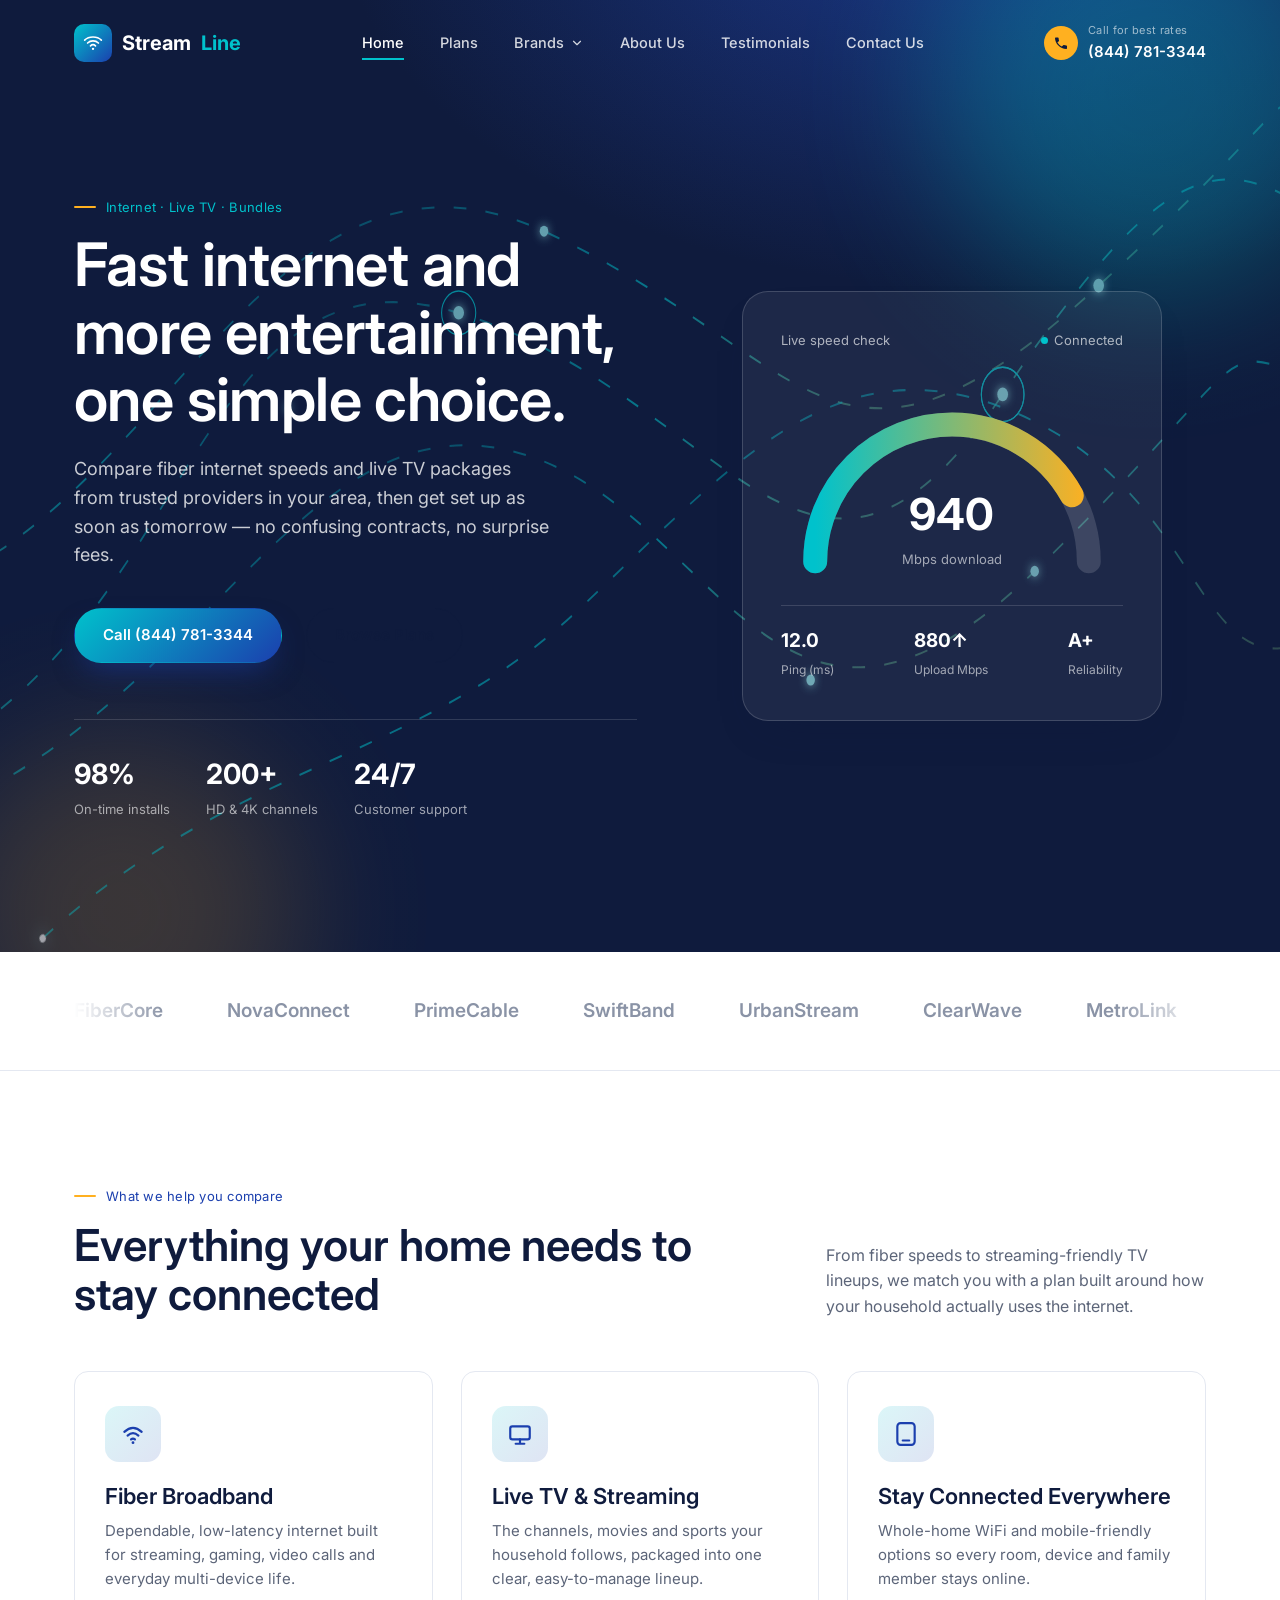
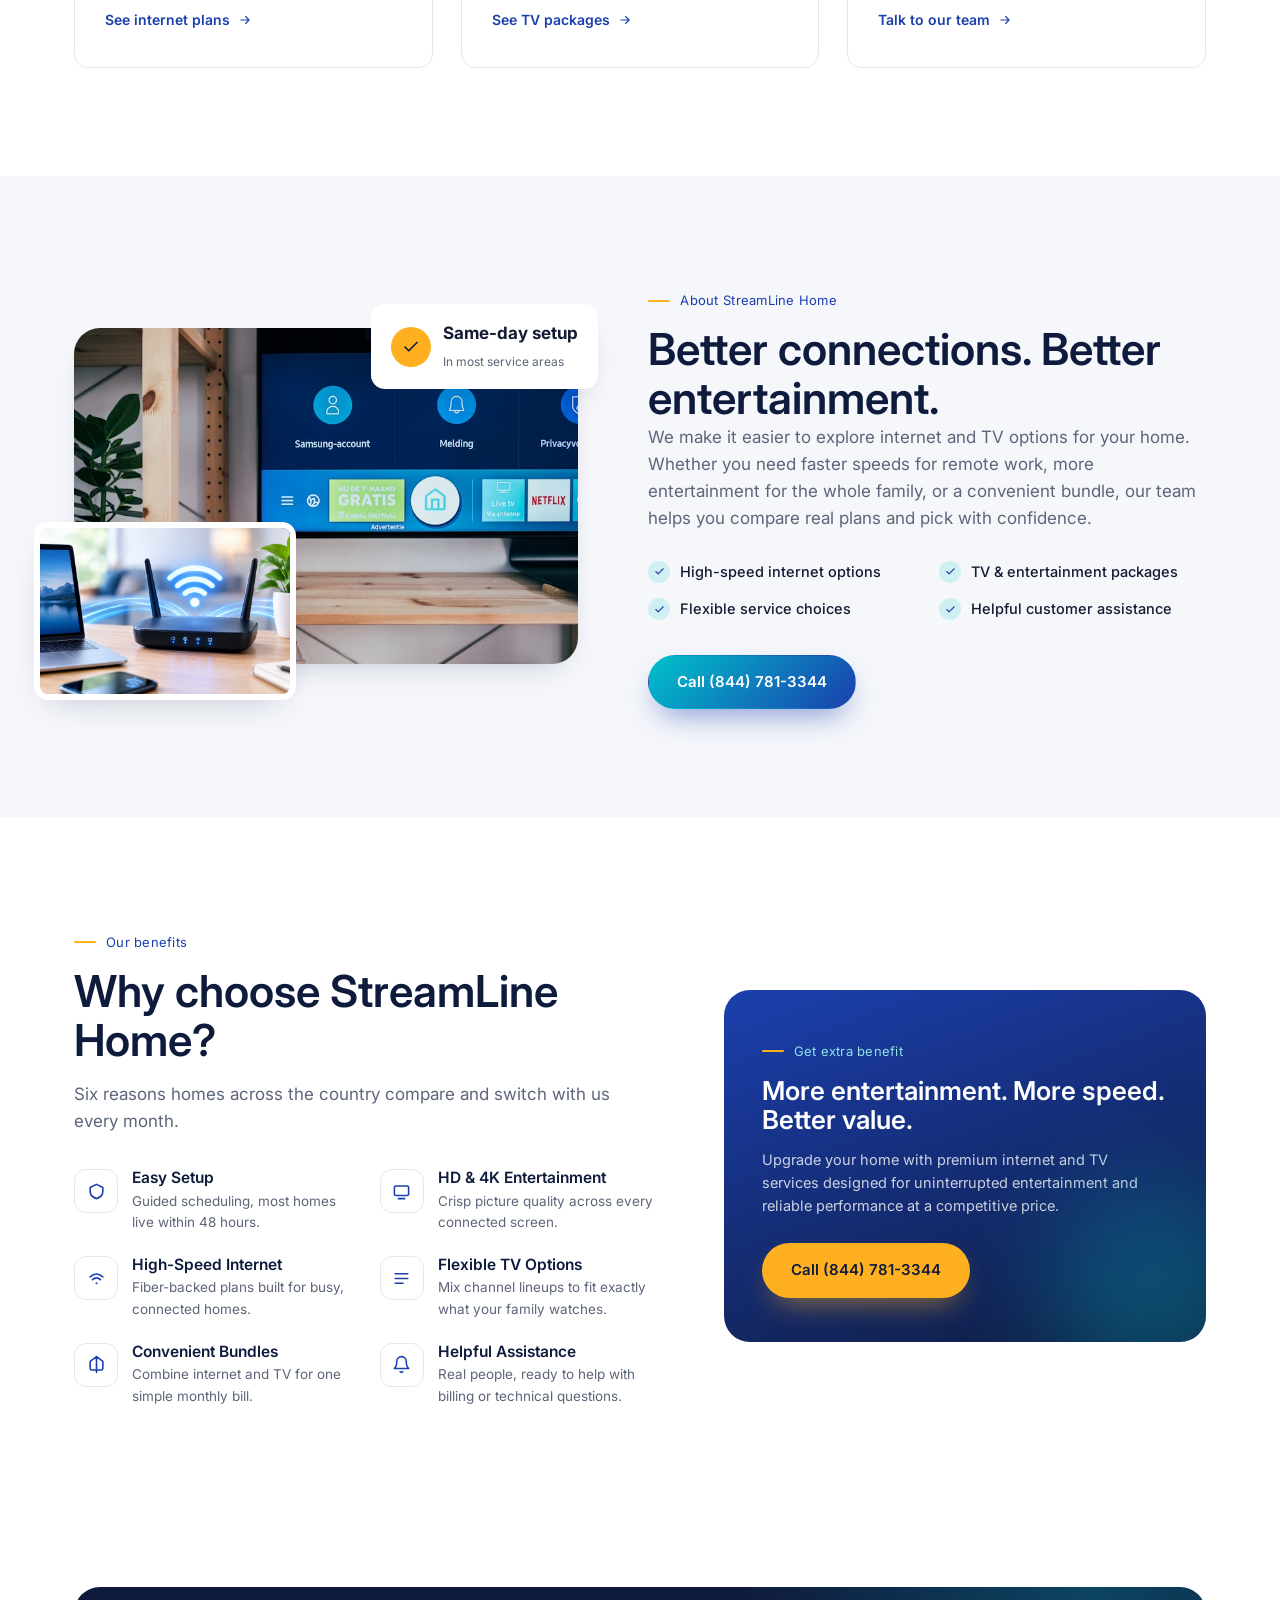
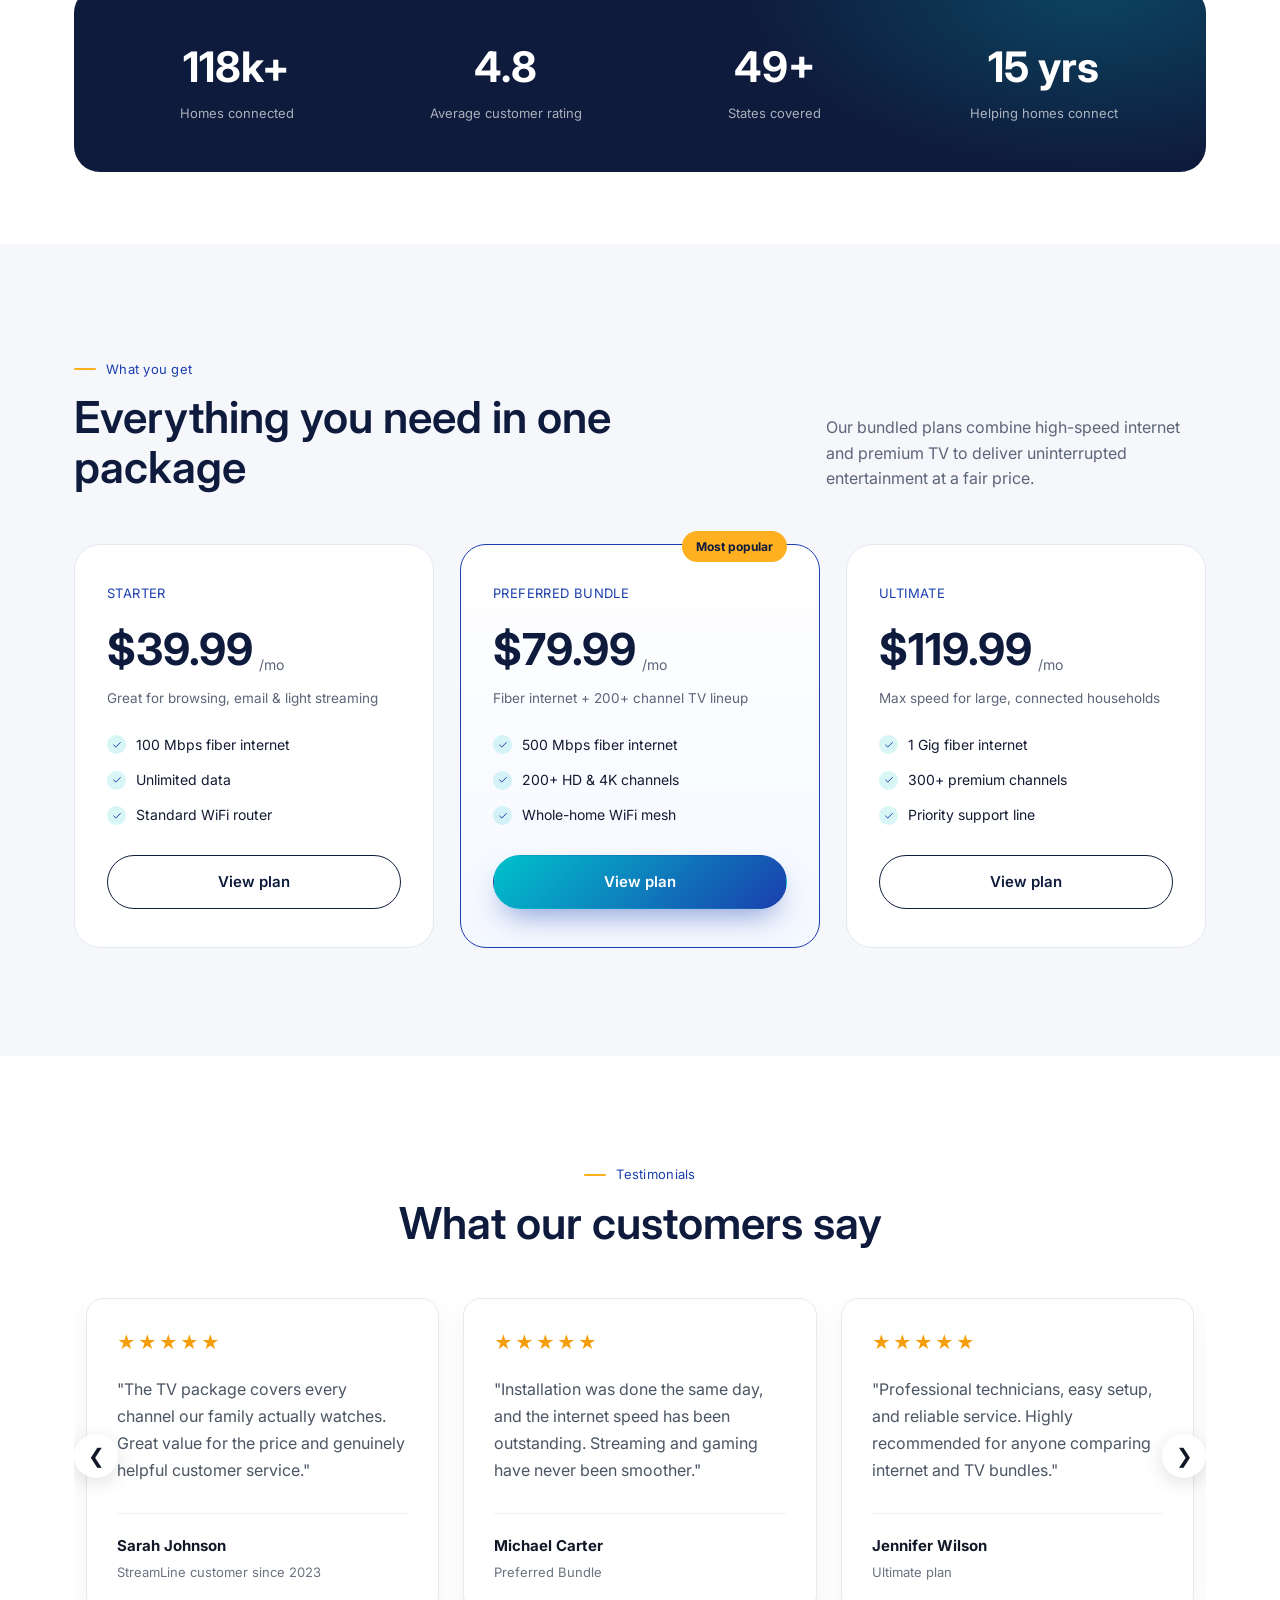
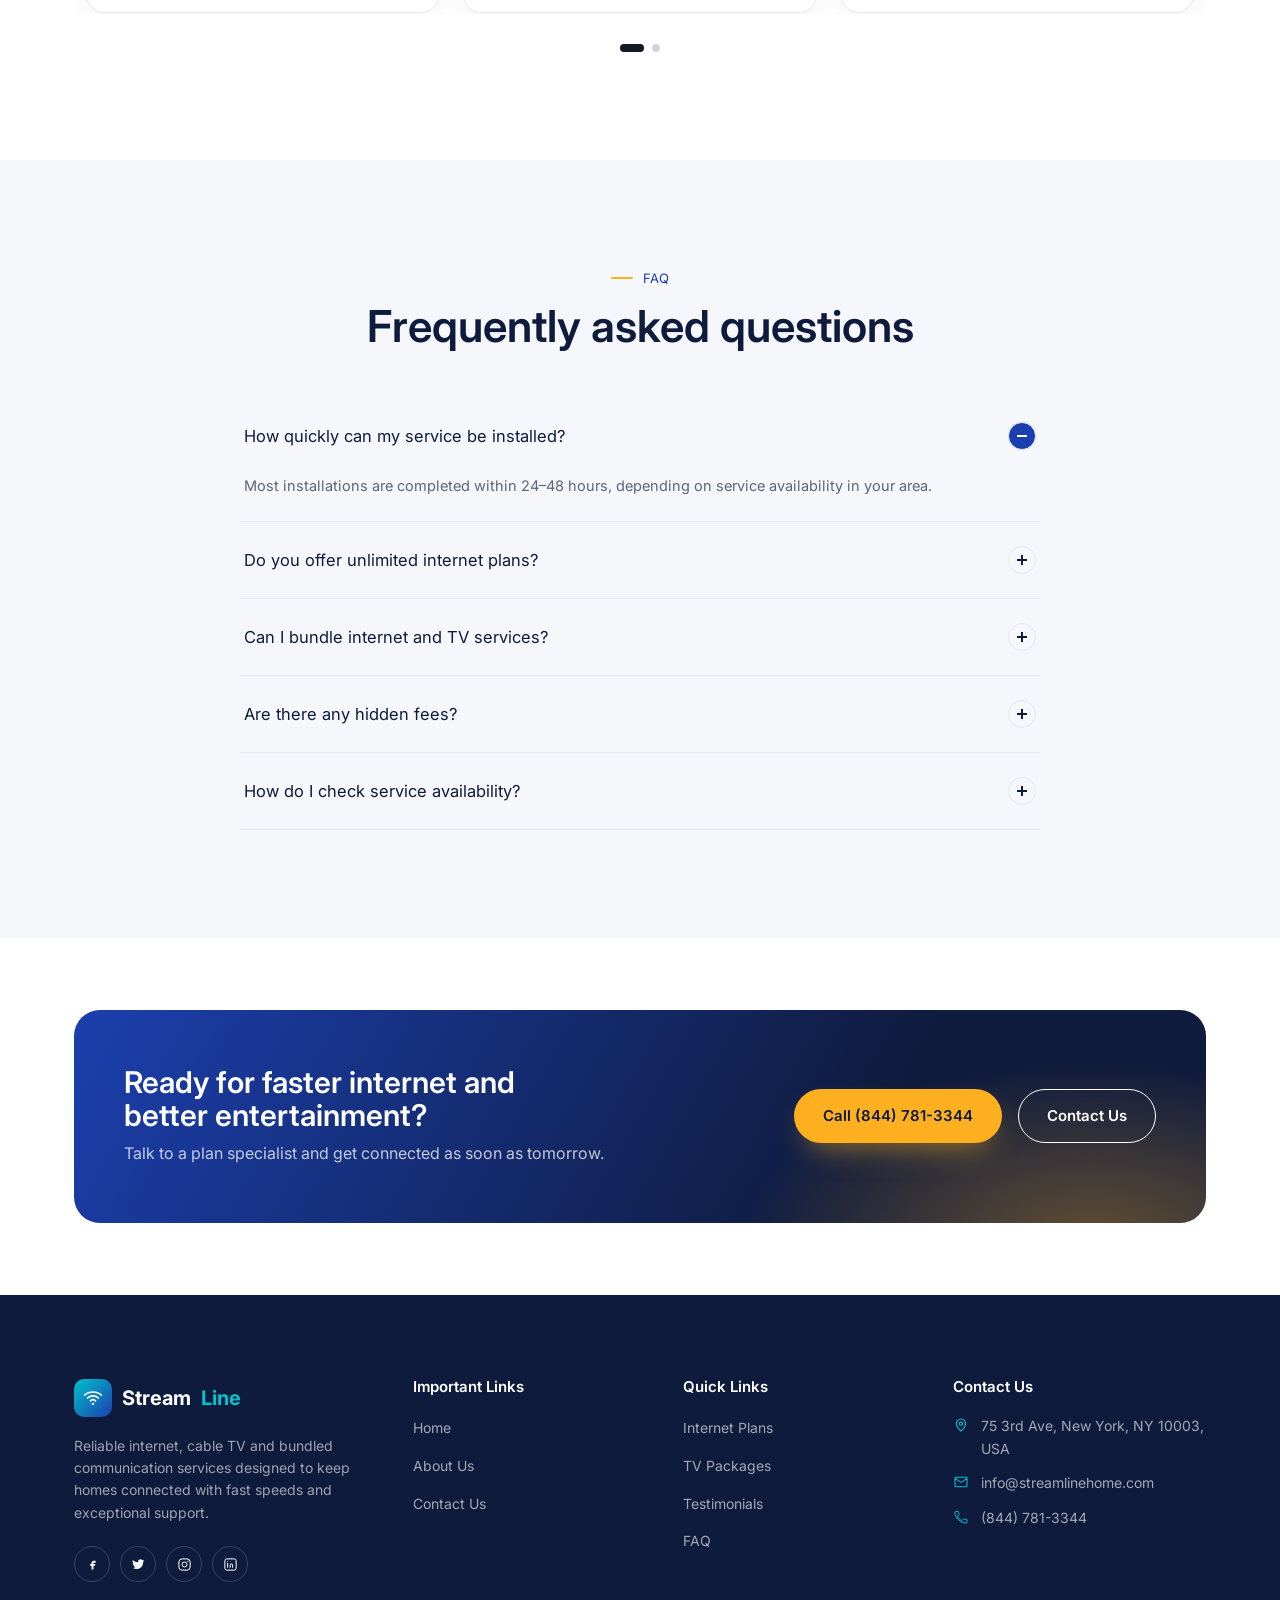
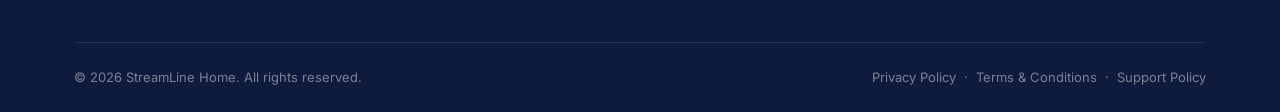
==== index.html @ 6ee94d77 "Commits" ====
<!doctype html>
<html lang="en">

<head>
  <meta charset="UTF-8">
  <meta name="viewport" content="width=device-width, initial-scale=1.0">
  <title>StreamLine Home | Compare Internet &amp; TV Plans</title>
  <meta name="description"
    content="Compare fiber internet, live TV and bundle plans in your area. Same-day setup, transparent pricing, real support.">
  <link rel="preconnect" href="https://fonts.googleapis.com">
  <link rel="stylesheet" href="assets/css/bootstrap.min.css">
  <link
    href="https://fonts.googleapis.com/css2?family=Space+Grotesk:wght@500;600;700&family=Inter:wght@400;500;600;700&display=swap"
    rel="stylesheet">
  <link rel="stylesheet" href="assets/css/style.css">
</head>

<body>

  <!-- ============ HEADER ============ -->
  <header class="site-header">
    <div class="container">
      <a href="index.html" class="logo">
        <span class="logo-mark">
          <svg viewBox="0 0 24 24" fill="none" xmlns="http://www.w3.org/2000/svg">
            <path d="M2 8.5C7 3.5 17 3.5 22 8.5" stroke="#fff" stroke-width="2" stroke-linecap="round" />
            <path d="M5.5 12C9 8.7 15 8.7 18.5 12" stroke="#fff" stroke-width="2" stroke-linecap="round" />
            <path d="M9 15.5C10.8 13.8 13.2 13.8 15 15.5" stroke="#fff" stroke-width="2" stroke-linecap="round" />
            <circle cx="12" cy="19" r="1.4" fill="#fff" />
          </svg>
        </span>
        Stream<span>Line</span>
      </a>

      <nav class="main-nav" id="mainNav">
        <a href="index.html" data-page="index.html">Home</a>
        <a href="plans.html" data-page="plans.html">Plans</a>

        <div class="nav-dropdown">
          <button class="nav-dropdown-toggle" type="button" aria-expanded="false">
            Brands
            <svg viewBox="0 0 24 24" fill="none" aria-hidden="true">
              <path d="M6 9l6 6 6-6" stroke="currentColor" stroke-width="2" stroke-linecap="round"
                stroke-linejoin="round" />
            </svg>
          </button>
          <div class="nav-dropdown-menu">
            <a href="brands/xfinity.html">Xfinity</a>
            <a href="brands.html#novaconnect">NovaConnect</a>
            <a href="brands.html#primecable">PrimeCable</a>
            <a href="brands.html#swiftband">SwiftBand</a>
            <a href="brands.html#urbanstream">UrbanStream</a>
            <a href="brands.html#clearwave">ClearWave</a>
            <a href="brands.html#metrolink">MetroLink</a>
          </div>
        </div>

        <a href="about.html" data-page="about.html">About Us</a>
        <a href="index.html#testimonials">Testimonials</a>
        <a href="contact.html" data-page="contact.html">Contact Us</a>
      </nav>

      <div class="header-actions">
        <a href="tel:+18447813344" class="phone-pill">
          <span class="ring-dot"><svg viewBox="0 0 24 24" fill="none">
              <path
                d="M6.6 10.8c1.4 2.8 3.8 5.1 6.6 6.6l2.2-2.2c.3-.3.7-.4 1-.2 1.1.4 2.3.6 3.6.6.6 0 1 .4 1 1V20c0 .6-.4 1-1 1C11 21 3 13 3 4.6c0-.6.4-1 1-1h3.4c.6 0 1 .4 1 1 0 1.2.2 2.4.6 3.6.1.4 0 .8-.2 1L6.6 10.8z"
                fill="#0F1B3D" />
            </svg></span>
          <span><small>Call for best rates</small>(844) 781-3344</span>
        </a>
        <button class="nav-toggle" id="navToggle"
          aria-label="Toggle menu"><span></span><span></span><span></span></button>
      </div>
    </div>
  </header>
  <div class="nav-overlay" id="navOverlay"></div>

  <!-- ============ HERO ============ -->
  <section class="hero">
    <div class="hero-network" aria-hidden="true">
      <svg class="hero-network-svg" viewBox="0 0 1200 700" preserveAspectRatio="none">
        <defs>
          <linearGradient id="fiberLine" x1="0%" y1="0%" x2="100%" y2="100%">
            <stop offset="0%" stop-color="#00C2CC" stop-opacity="0"/>
            <stop offset="45%" stop-color="#00C2CC" stop-opacity=".8"/>
            <stop offset="100%" stop-color="#FFB020" stop-opacity=".15"/>
          </linearGradient>
          <filter id="fiberGlow">
            <feGaussianBlur stdDeviation="4" result="blur"/>
            <feMerge>
              <feMergeNode in="blur"/>
              <feMergeNode in="SourceGraphic"/>
            </feMerge>
          </filter>
        </defs>

        <g class="fiber-paths" fill="none" stroke="url(#fiberLine)" stroke-width="1.5">
          <path d="M-80 560 C180 470 180 170 430 230 S760 500 940 290 S1160 120 1280 180"/>
          <path d="M-100 610 C180 540 270 300 470 330 S720 610 970 420 S1110 250 1300 300"/>
          <path d="M-60 430 C160 360 260 80 510 170 S780 390 1030 210 S1160 70 1270 110"/>
          <path d="M40 690 C220 560 390 560 540 450 S790 240 970 310 S1120 540 1270 450"/>
        </g>

        <g class="network-nodes" fill="#8fe3e8" filter="url(#fiberGlow)">
          <circle cx="180" cy="470" r="4"/>
          <circle cx="430" cy="230" r="5"/>
          <circle cx="760" cy="500" r="4"/>
          <circle cx="940" cy="290" r="5"/>
          <circle cx="270" cy="300" r="3"/>
          <circle cx="970" cy="420" r="4"/>
          <circle cx="510" cy="170" r="4"/>
          <circle cx="1030" cy="210" r="5"/>
        </g>

        <g class="signal-rings" fill="none" stroke="#00C2CC">
          <circle cx="940" cy="290" r="20"/>
          <circle cx="940" cy="290" r="20"/>
          <circle cx="430" cy="230" r="16"/>
        </g>

        <g class="data-packets" fill="#fff">
          <circle class="packet packet-a" r="4"/>
          <circle class="packet packet-b" r="3"/>
          <circle class="packet packet-c" r="4"/>
          <circle class="packet packet-d" r="3"/>
        </g>
      </svg>
    </div>
    <div class="blob blob-1"></div>
    <div class="blob blob-2"></div>
    <div class="container hero-grid">
      <div class="hero-copy">
        <div class="eyebrow">Internet · Live TV · Bundles</div>
        <h1>Fast internet and more entertainment, one simple choice.</h1>
        <p class="lede">Compare fiber internet speeds and live TV packages from trusted providers in your area, then get
          set up as soon as tomorrow &mdash; no confusing contracts, no surprise fees.</p>
        <div class="hero-actions">
          <a href="tel:+18447813344" class="btn btn-primary">Call (844) 781-3344</a>
          <a href="plans.html" class="btn btn-ghost">Browse Plans</a>
        </div>
        <div class="hero-stats">
          <div class="stat"><b data-count="98" data-suffix="%">0</b><span>On-time installs</span></div>
          <div class="stat"><b data-count="200" data-suffix="+">0</b><span>HD &amp; 4K channels</span></div>
          <div class="stat"><b data-count="24" data-suffix="/7">0</b><span>Customer support</span></div>
        </div>
      </div>

      <div class="hero-visual">
        <div class="dial-card">
          <div class="dial-head">
            <span>Live speed check</span>
            <span class="live-dot"><i></i>Connected</span>
          </div>
          <div class="gauge">
            <svg viewBox="0 0 200 120">
              <defs>
                <linearGradient id="gaugeGrad" x1="0" y1="0" x2="1" y2="0">
                  <stop offset="0%" stop-color="#00C2CC" />
                  <stop offset="100%" stop-color="#FFB020" />
                </linearGradient>
              </defs>
              <path class="gauge-track" d="M20,110 A80,80 0 0 1 180,110" />
              <path class="gauge-fill" d="M20,110 A80,80 0 0 1 180,110" pathLength="251" />
            </svg>
            <div class="gauge-readout"><b>940</b><span>Mbps download</span></div>
          </div>
          <div class="dial-foot">
            <div><b data-count="12" data-decimals="1">0</b><span>Ping (ms)</span></div>
            <div><b data-count="880" data-suffix="↑">0</b><span>Upload Mbps</span></div>
            <div><b>A+</b><span>Reliability</span></div>
          </div>
        </div>
      </div>
    </div>
  </section>

  <!-- ============ TRUST STRIP ============ -->
  <section class="trust-strip">
    <div class="container">
      <div class="marquee-wrap">
        <div class="marquee-track">
          <span>FiberCore</span><span>NovaConnect</span><span>PrimeCable</span><span>SwiftBand</span><span>UrbanStream</span><span>ClearWave</span><span>MetroLink</span>
          <span>FiberCore</span><span>NovaConnect</span><span>PrimeCable</span><span>SwiftBand</span><span>UrbanStream</span><span>ClearWave</span><span>MetroLink</span>
        </div>
      </div>
    </div>
  </section>

  <!-- ============ SERVICES ============ -->
  <section class="section">
    <div class="container">
      <div class="head-row reveal">
        <div>
          <div class="eyebrow">What we help you compare</div>
          <h2>Everything your home needs to stay connected</h2>
        </div>
        <p>From fiber speeds to streaming-friendly TV lineups, we match you with a plan built around how your household
          actually uses the internet.</p>
      </div>

      <div class="service-grid">
        <div class="service-card reveal">
          <div class="service-icon"><svg viewBox="0 0 24 24" fill="none">
              <path d="M4 10c5.5-5 10.5-5 16 0M7 13.5c3.3-3 6.7-3 10 0M10.2 17c1.2-1.1 2.4-1.1 3.6 0"
                stroke="currentColor" stroke-width="2" stroke-linecap="round" />
              <circle cx="12" cy="20" r="1.3" fill="currentColor" />
            </svg></div>
          <h3>Fiber Broadband</h3>
          <p>Dependable, low-latency internet built for streaming, gaming, video calls and everyday multi-device life.
          </p>
          <a href="plans.html" class="card-link">See internet plans <svg viewBox="0 0 24 24" fill="none">
              <path d="M5 12h14M13 6l6 6-6 6" stroke="currentColor" stroke-width="2" stroke-linecap="round"
                stroke-linejoin="round" />
            </svg></a>
        </div>
        <div class="service-card reveal">
          <div class="service-icon"><svg viewBox="0 0 24 24" fill="none">
              <rect x="3" y="5" width="18" height="12" rx="2" stroke="currentColor" stroke-width="2" />
              <path d="M8 21h8M12 17v4" stroke="currentColor" stroke-width="2" stroke-linecap="round" />
            </svg></div>
          <h3>Live TV &amp; Streaming</h3>
          <p>The channels, movies and sports your household follows, packaged into one clear, easy-to-manage lineup.</p>
          <a href="plans.html" class="card-link">See TV packages <svg viewBox="0 0 24 24" fill="none">
              <path d="M5 12h14M13 6l6 6-6 6" stroke="currentColor" stroke-width="2" stroke-linecap="round"
                stroke-linejoin="round" />
            </svg></a>
        </div>
        <div class="service-card reveal">
          <div class="service-icon"><svg viewBox="0 0 24 24" fill="none">
              <rect x="4" y="2" width="16" height="20" rx="3" stroke="currentColor" stroke-width="2" />
              <path d="M9 18h6" stroke="currentColor" stroke-width="2" stroke-linecap="round" />
            </svg></div>
          <h3>Stay Connected Everywhere</h3>
          <p>Whole-home WiFi and mobile-friendly options so every room, device and family member stays online.</p>
          <a href="contact.html" class="card-link">Talk to our team <svg viewBox="0 0 24 24" fill="none">
              <path d="M5 12h14M13 6l6 6-6 6" stroke="currentColor" stroke-width="2" stroke-linecap="round"
                stroke-linejoin="round" />
            </svg></a>
        </div>
      </div>
    </div>
  </section>

  <!-- ============ ABOUT TEASER ============ -->
  <section class="section section--cloud">
    <div class="container about-grid">
      <div class="about-media reveal">
        <div class="img-a"><img src="assets/images/v2.avif" alt="Family relaxing while streaming a show together"></div>
        <div class="img-b"><img src="assets/images/v1.png" alt="Technician setting up a home router"></div>
        <div class="float-badge">
          <div class="badge-icon"><svg viewBox="0 0 24 24" fill="none">
              <path d="M20 6L9 17l-5-5" stroke="#0F1B3D" stroke-width="2.2" stroke-linecap="round"
                stroke-linejoin="round" />
            </svg></div>
          <div><b>Same-day setup</b><span>In most service areas</span></div>
        </div>
      </div>
      <div class="reveal">
        <div class="eyebrow">About StreamLine Home</div>
        <h2>Better connections. Better entertainment.</h2>
        <p class="lede">We make it easier to explore internet and TV options for your home. Whether you need faster
          speeds for remote work, more entertainment for the whole family, or a convenient bundle, our team helps you
          compare real plans and pick with confidence.</p>
        <ul class="check-list">
          <li><i><svg viewBox="0 0 24 24" fill="none">
                <path d="M20 6L9 17l-5-5" stroke="currentColor" stroke-width="2.4" stroke-linecap="round"
                  stroke-linejoin="round" />
              </svg></i>High-speed internet options</li>
          <li><i><svg viewBox="0 0 24 24" fill="none">
                <path d="M20 6L9 17l-5-5" stroke="currentColor" stroke-width="2.4" stroke-linecap="round"
                  stroke-linejoin="round" />
              </svg></i>TV &amp; entertainment packages</li>
          <li><i><svg viewBox="0 0 24 24" fill="none">
                <path d="M20 6L9 17l-5-5" stroke="currentColor" stroke-width="2.4" stroke-linecap="round"
                  stroke-linejoin="round" />
              </svg></i>Flexible service choices</li>
          <li><i><svg viewBox="0 0 24 24" fill="none">
                <path d="M20 6L9 17l-5-5" stroke="currentColor" stroke-width="2.4" stroke-linecap="round"
                  stroke-linejoin="round" />
              </svg></i>Helpful customer assistance</li>
        </ul>
        <a href="tel:+18447813344" class="btn btn-primary">Call (844) 781-3344</a>
      </div>
    </div>
  </section>

  <!-- ============ WHY CHOOSE ============ -->
  <section class="section">
    <div class="container why-grid">
      <div class="reveal">
        <div class="eyebrow">Our benefits</div>
        <h2>Why choose StreamLine Home?</h2>
        <p class="lede" style="margin:16px 0 34px;">Six reasons homes across the country compare and switch with us
          every month.</p>
        <div class="why-list">
          <div class="why-item">
            <div class="why-ico"><svg viewBox="0 0 24 24" fill="none">
                <path d="M12 3l8 4v5c0 5-3.5 7.5-8 9-4.5-1.5-8-4-8-9V7l8-4z" stroke="currentColor" stroke-width="2" />
              </svg></div>
            <div>
              <h4>Easy Setup</h4>
              <p>Guided scheduling, most homes live within 48 hours.</p>
            </div>
          </div>
          <div class="why-item">
            <div class="why-ico"><svg viewBox="0 0 24 24" fill="none">
                <rect x="3" y="5" width="18" height="12" rx="2" stroke="currentColor" stroke-width="2" />
                <path d="M8 21h8" stroke="currentColor" stroke-width="2" stroke-linecap="round" />
              </svg></div>
            <div>
              <h4>HD &amp; 4K Entertainment</h4>
              <p>Crisp picture quality across every connected screen.</p>
            </div>
          </div>
          <div class="why-item">
            <div class="why-ico"><svg viewBox="0 0 24 24" fill="none">
                <path d="M4 10c5.5-5 10.5-5 16 0M7 13.5c3.3-3 6.7-3 10 0" stroke="currentColor" stroke-width="2"
                  stroke-linecap="round" />
                <circle cx="12" cy="18" r="1.3" fill="currentColor" />
              </svg></div>
            <div>
              <h4>High-Speed Internet</h4>
              <p>Fiber-backed plans built for busy, connected homes.</p>
            </div>
          </div>
          <div class="why-item">
            <div class="why-ico"><svg viewBox="0 0 24 24" fill="none">
                <path d="M4 6h16M4 12h16M4 18h10" stroke="currentColor" stroke-width="2" stroke-linecap="round" />
              </svg></div>
            <div>
              <h4>Flexible TV Options</h4>
              <p>Mix channel lineups to fit exactly what your family watches.</p>
            </div>
          </div>
          <div class="why-item">
            <div class="why-ico"><svg viewBox="0 0 24 24" fill="none">
                <path d="M12 2v20M4 8l8-6 8 6M4 8v9a2 2 0 002 2h12a2 2 0 002-2V8" stroke="currentColor" stroke-width="2"
                  stroke-linecap="round" stroke-linejoin="round" />
              </svg></div>
            <div>
              <h4>Convenient Bundles</h4>
              <p>Combine internet and TV for one simple monthly bill.</p>
            </div>
          </div>
          <div class="why-item">
            <div class="why-ico"><svg viewBox="0 0 24 24" fill="none">
                <path d="M18 8a6 6 0 10-12 0c0 7-3 9-3 9h18s-3-2-3-9" stroke="currentColor" stroke-width="2"
                  stroke-linecap="round" stroke-linejoin="round" />
                <path d="M13.7 21a2 2 0 01-3.4 0" stroke="currentColor" stroke-width="2" stroke-linecap="round" />
              </svg></div>
            <div>
              <h4>Helpful Assistance</h4>
              <p>Real people, ready to help with billing or technical questions.</p>
            </div>
          </div>
        </div>
      </div>

      <div class="why-panel reveal">
        <span class="eyebrow" style="color:#8fe3e8;">Get extra benefit</span>
        <h3>More entertainment. More speed. Better value.</h3>
        <p>Upgrade your home with premium internet and TV services designed for uninterrupted entertainment and reliable
          performance at a competitive price.</p>
        <a href="tel:+18447813344" class="btn btn-amber">Call (844) 781-3344</a>
      </div>
    </div>
  </section>

  <!-- ============ STATS ============ -->
  <section class="section--tight">
    <div class="container">
      <div class="stat-band reveal">
        <div class="stat"><b data-count="120" data-suffix="k+">0</b><span>Homes connected</span></div>
        <div class="stat"><b data-count="4.9" data-decimals="1">0</b><span>Average customer rating</span></div>
        <div class="stat"><b data-count="50" data-suffix="+">0</b><span>States covered</span></div>
        <div class="stat"><b data-count="15" data-suffix=" yrs">0</b><span>Helping homes connect</span></div>
      </div>
    </div>
  </section>

  <!-- ============ PLANS PREVIEW ============ -->
  <section class="section section--cloud">
    <div class="container">
      <div class="head-row reveal">
        <div>
          <div class="eyebrow">What you get</div>
          <h2>Everything you need in one package</h2>
        </div>
        <p>Our bundled plans combine high-speed internet and premium TV to deliver uninterrupted entertainment at a fair
          price.</p>
      </div>

      <div class="plan-grid">
        <div class="plan-card reveal">
          <div class="plan-name">STARTER</div>
          <div class="plan-price"><b>$39.99</b><span>/mo</span></div>
          <div class="plan-sub">Great for browsing, email &amp; light streaming</div>
          <ul class="plan-features">
            <li><i><svg viewBox="0 0 24 24" fill="none">
                  <path d="M20 6L9 17l-5-5" stroke="currentColor" stroke-width="2.4" stroke-linecap="round"
                    stroke-linejoin="round" />
                </svg></i>100 Mbps fiber internet</li>
            <li><i><svg viewBox="0 0 24 24" fill="none">
                  <path d="M20 6L9 17l-5-5" stroke="currentColor" stroke-width="2.4" stroke-linecap="round"
                    stroke-linejoin="round" />
                </svg></i>Unlimited data</li>
            <li><i><svg viewBox="0 0 24 24" fill="none">
                  <path d="M20 6L9 17l-5-5" stroke="currentColor" stroke-width="2.4" stroke-linecap="round"
                    stroke-linejoin="round" />
                </svg></i>Standard WiFi router</li>
          </ul>
          <a href="plans.html" class="btn btn-ghost btn-block">View plan</a>
        </div>

        <div class="plan-card is-popular reveal">
          <div class="plan-badge">Most popular</div>
          <div class="plan-name">PREFERRED BUNDLE</div>
          <div class="plan-price"><b>$79.99</b><span>/mo</span></div>
          <div class="plan-sub">Fiber internet + 200+ channel TV lineup</div>
          <ul class="plan-features">
            <li><i><svg viewBox="0 0 24 24" fill="none">
                  <path d="M20 6L9 17l-5-5" stroke="currentColor" stroke-width="2.4" stroke-linecap="round"
                    stroke-linejoin="round" />
                </svg></i>500 Mbps fiber internet</li>
            <li><i><svg viewBox="0 0 24 24" fill="none">
                  <path d="M20 6L9 17l-5-5" stroke="currentColor" stroke-width="2.4" stroke-linecap="round"
                    stroke-linejoin="round" />
                </svg></i>200+ HD &amp; 4K channels</li>
            <li><i><svg viewBox="0 0 24 24" fill="none">
                  <path d="M20 6L9 17l-5-5" stroke="currentColor" stroke-width="2.4" stroke-linecap="round"
                    stroke-linejoin="round" />
                </svg></i>Whole-home WiFi mesh</li>
          </ul>
          <a href="plans.html" class="btn btn-primary btn-block">View plan</a>
        </div>

        <div class="plan-card reveal">
          <div class="plan-name">ULTIMATE</div>
          <div class="plan-price"><b>$119.99</b><span>/mo</span></div>
          <div class="plan-sub">Max speed for large, connected households</div>
          <ul class="plan-features">
            <li><i><svg viewBox="0 0 24 24" fill="none">
                  <path d="M20 6L9 17l-5-5" stroke="currentColor" stroke-width="2.4" stroke-linecap="round"
                    stroke-linejoin="round" />
                </svg></i>1 Gig fiber internet</li>
            <li><i><svg viewBox="0 0 24 24" fill="none">
                  <path d="M20 6L9 17l-5-5" stroke="currentColor" stroke-width="2.4" stroke-linecap="round"
                    stroke-linejoin="round" />
                </svg></i>300+ premium channels</li>
            <li><i><svg viewBox="0 0 24 24" fill="none">
                  <path d="M20 6L9 17l-5-5" stroke="currentColor" stroke-width="2.4" stroke-linecap="round"
                    stroke-linejoin="round" />
                </svg></i>Priority support line</li>
          </ul>
          <a href="plans.html" class="btn btn-ghost btn-block">View plan</a>
        </div>
      </div>
    </div>
  </section>

  <!-- ============ TESTIMONIALS ============ -->
  <section class="section" id="testimonials">
    <div class="container">

      <div class="eyebrow testimonials-eyebrow">Testimonials</div>

      <h2 class="testimonials-title">What our customers say</h2>

      <div class="testimonials-slider">

        <div class="testimonials-track">

          <div class="testi-slide">
            <div class="testi-card">
              <div class="testi-stars">★★★★★</div>
              <p class="testi-quote">
                "The TV package covers every channel our family actually watches.
                Great value for the price and genuinely helpful customer service."
              </p>

              <div class="testi-person">
                <div>
                  <b>Sarah Johnson</b>
                  <span>StreamLine customer since 2023</span>
                </div>
              </div>
            </div>
          </div>


          <div class="testi-slide">
            <div class="testi-card">
              <div class="testi-stars">★★★★★</div>
              <p class="testi-quote">
                "Installation was done the same day, and the internet speed has
                been outstanding. Streaming and gaming have never been smoother."
              </p>

              <div class="testi-person">
                <div>
                  <b>Michael Carter</b>
                  <span>Preferred Bundle</span>
                </div>
              </div>
            </div>
          </div>


          <div class="testi-slide">
            <div class="testi-card">
              <div class="testi-stars">★★★★★</div>
              <p class="testi-quote">
                "Professional technicians, easy setup, and reliable service.
                Highly recommended for anyone comparing internet and TV bundles."
              </p>

              <div class="testi-person">
                <div>
                  <b>Jennifer Wilson</b>
                  <span>Ultimate plan</span>
                </div>
              </div>
            </div>
          </div>


          <div class="testi-slide">
            <div class="testi-card">
              <div class="testi-stars">★★★★★</div>
              <p class="testi-quote">
                "We switched from another provider and noticed the difference
                immediately — faster internet and a lower monthly bill."
              </p>

              <div class="testi-person">
                <div>
                  <b>Amanda Reyes</b>
                  <span>Starter plan</span>
                </div>
              </div>
            </div>
          </div>


          <!-- Additional testimonial -->
          <div class="testi-slide">
            <div class="testi-card">
              <div class="testi-stars">★★★★★</div>
              <p class="testi-quote">
                "The service has been dependable from day one. The entire
                process was simple and the support team was excellent."
              </p>

              <div class="testi-person">
                <div>
                  <b>Emily Davis</b>
                  <span>Premium Bundle</span>
                </div>
              </div>
            </div>
          </div>


          <!-- Additional testimonial -->
          <div class="testi-slide">
            <div class="testi-card">
              <div class="testi-stars">★★★★★</div>
              <p class="testi-quote">
                "Excellent internet service and a great selection of channels.
                Everything works exactly as promised."
              </p>

              <div class="testi-person">
                <div>
                  <b>David Miller</b>
                  <span>Family Bundle</span>
                </div>
              </div>
            </div>
          </div>

        </div>

        <button class="testi-arrow testi-prev" aria-label="Previous testimonials">
          &#10094;
        </button>

        <button class="testi-arrow testi-next" aria-label="Next testimonials">
          &#10095;
        </button>

      </div>

      <div class="testi-dots"></div>

    </div>
  </section>

  <!-- ============ FAQ ============ -->
  <section class="section section--cloud" id="faq">
    <div class="container">
      <div class="eyebrow" style="justify-content:center;display:flex;">FAQ</div>
      <h2 style="text-align:center;margin-bottom:46px;">Frequently asked questions</h2>

      <div class="faq-wrap reveal">
        <div class="faq-item">
          <button class="faq-q">How quickly can my service be installed?<span class="plus"></span></button>
          <div class="faq-a">
            <p>Most installations are completed within 24&ndash;48 hours, depending on service availability in your
              area.</p>
          </div>
        </div>
        <div class="faq-item">
          <button class="faq-q">Do you offer unlimited internet plans?<span class="plus"></span></button>
          <div class="faq-a">
            <p>Yes. We offer multiple unlimited data plans suited for streaming, gaming and remote work.</p>
          </div>
        </div>
        <div class="faq-item">
          <button class="faq-q">Can I bundle internet and TV services?<span class="plus"></span></button>
          <div class="faq-a">
            <p>Absolutely. Our bundle packages help you save money while enjoying both internet and TV in one bill.</p>
          </div>
        </div>
        <div class="faq-item">
          <button class="faq-q">Are there any hidden fees?<span class="plus"></span></button>
          <div class="faq-a">
            <p>No. We believe in transparent pricing with no unexpected monthly charges.</p>
          </div>
        </div>
        <div class="faq-item">
          <button class="faq-q">How do I check service availability?<span class="plus"></span></button>
          <div class="faq-a">
            <p>Simply call our team with your ZIP code and we'll confirm what's available at your address.</p>
          </div>
        </div>
      </div>
    </div>
  </section>

  <!-- ============ CTA ============ -->
  <section class="section--tight">
    <div class="container">
      <div class="cta-banner reveal">
        <div>
          <h3>Ready for faster internet and better entertainment?</h3>
          <p>Talk to a plan specialist and get connected as soon as tomorrow.</p>
        </div>
        <div class="cta-actions">
          <a href="tel:+18447813344" class="btn btn-amber">Call (844) 781-3344</a>
          <a href="contact.html" class="btn btn-ghost">Contact Us</a>
        </div>
      </div>
    </div>
  </section>

  <!-- ============ FOOTER ============ -->
  <footer class="site-footer">
    <div class="container">
      <div class="footer-grid">
        <div class="footer-brand">
          <a href="index.html" class="logo">
            <span class="logo-mark"><svg viewBox="0 0 24 24" fill="none">
                <path d="M2 8.5C7 3.5 17 3.5 22 8.5" stroke="#fff" stroke-width="2" stroke-linecap="round" />
                <path d="M5.5 12C9 8.7 15 8.7 18.5 12" stroke="#fff" stroke-width="2" stroke-linecap="round" />
                <path d="M9 15.5C10.8 13.8 13.2 13.8 15 15.5" stroke="#fff" stroke-width="2" stroke-linecap="round" />
                <circle cx="12" cy="19" r="1.4" fill="#fff" />
              </svg></span>
            Stream<span>Line</span>
          </a>
          <p>Reliable internet, cable TV and bundled communication services designed to keep homes connected with fast
            speeds and exceptional support.</p>
          <div class="footer-social">
            <a href="#" aria-label="Facebook"><svg viewBox="0 0 24 24" fill="none">
                <path d="M14 9h3V6h-3c-2 0-3.5 1.5-3.5 3.5V11H8v3h2.5v6h3v-6H16l.5-3h-3V9.6c0-.4.2-.6.5-.6z"
                  fill="#fff" />
              </svg></a>
            <a href="#" aria-label="Twitter"><svg viewBox="0 0 24 24" fill="none">
                <path
                  d="M21 5.6c-.7.3-1.4.5-2.2.6a3.7 3.7 0 001.6-2 7.6 7.6 0 01-2.4.9 3.7 3.7 0 00-6.4 3.4A10.6 10.6 0 013 4.9a3.7 3.7 0 001.2 5 3.6 3.6 0 01-1.7-.5v.1a3.7 3.7 0 003 3.6 3.7 3.7 0 01-1.7.1 3.7 3.7 0 003.5 2.6A7.5 7.5 0 013 17.5a10.6 10.6 0 005.7 1.7c6.9 0 10.6-5.7 10.6-10.6v-.5c.7-.5 1.4-1.2 1.7-2z"
                  fill="#fff" />
              </svg></a>
            <a href="#" aria-label="Instagram"><svg viewBox="0 0 24 24" fill="none">
                <rect x="3" y="3" width="18" height="18" rx="5" stroke="#fff" stroke-width="1.6" />
                <circle cx="12" cy="12" r="4" stroke="#fff" stroke-width="1.6" />
                <circle cx="17.3" cy="6.7" r="1" fill="#fff" />
              </svg></a>
            <a href="#" aria-label="LinkedIn"><svg viewBox="0 0 24 24" fill="none">
                <rect x="3" y="3" width="18" height="18" rx="3" stroke="#fff" stroke-width="1.6" />
                <path d="M7.5 10v6.5M7.5 7.5v.01M11.5 16.5V13c0-1.4.8-2 1.9-2s1.9.6 1.9 2v3.5" stroke="#fff"
                  stroke-width="1.6" stroke-linecap="round" />
              </svg></a>
          </div>
        </div>
        <div>
          <h5>Important Links</h5>
          <ul>
            <li><a href="index.html">Home</a></li>
            <li><a href="about.html">About Us</a></li>
            <li><a href="contact.html">Contact Us</a></li>
          </ul>
        </div>
        <div>
          <h5>Quick Links</h5>
          <ul>
            <li><a href="plans.html">Internet Plans</a></li>
            <li><a href="plans.html">TV Packages</a></li>
            <li><a href="index.html#testimonials">Testimonials</a></li>
            <li><a href="index.html#faq">FAQ</a></li>
          </ul>
        </div>
        <div>
          <h5>Contact Us</h5>
          <ul class="footer-contact">
            <li><svg viewBox="0 0 24 24" fill="none">
                <path d="M12 21s7-6.5 7-11a7 7 0 10-14 0c0 4.5 7 11 7 11z" stroke="currentColor" stroke-width="1.7" />
                <circle cx="12" cy="10" r="2.4" stroke="currentColor" stroke-width="1.7" />
              </svg>75 3rd Ave, New York, NY 10003, USA</li>
            <li><svg viewBox="0 0 24 24" fill="none">
                <path d="M4 4h16v16H4z" stroke="currentColor" stroke-width="0" />
                <path d="M3 6.5l9 6 9-6M4 5h16a1 1 0 011 1v12a1 1 0 01-1 1H4a1 1 0 01-1-1V6a1 1 0 011-1z"
                  stroke="currentColor" stroke-width="1.6" stroke-linejoin="round" />
              </svg>info@streamlinehome.com</li>
            <li><svg viewBox="0 0 24 24" fill="none">
                <path
                  d="M6.6 10.8c1.4 2.8 3.8 5.1 6.6 6.6l2.2-2.2c.3-.3.7-.4 1-.2 1.1.4 2.3.6 3.6.6.6 0 1 .4 1 1V20c0 .6-.4 1-1 1C11 21 3 13 3 4.6c0-.6.4-1 1-1h3.4c.6 0 1 .4 1 1 0 1.2.2 2.4.6 3.6.1.4 0 .8-.2 1L6.6 10.8z"
                  stroke="currentColor" stroke-width="1.5" />
              </svg>(844) 781-3344</li>
          </ul>
        </div>
      </div>
      <div class="footer-bottom">
        <span>© 2026 StreamLine Home. All rights reserved.</span>
        <span><a href="privacy-policy.html">Privacy Policy</a> &nbsp;·&nbsp; <a href="terms.html">Terms &amp;
            Conditions </a> &nbsp;·&nbsp; <a href="support-policy.html">Support Policy</a> </span>
      </div>
    </div>
  </footer>

  <button class="to-top" aria-label="Back to top"><svg viewBox="0 0 24 24" fill="none">
      <path d="M12 19V5M5 12l7-7 7 7" stroke="currentColor" stroke-width="2.2" stroke-linecap="round"
        stroke-linejoin="round" />
    </svg></button>

  <script>
    document.addEventListener("DOMContentLoaded", function () {
      const dropdown = document.querySelector(".nav-dropdown");
      const toggle = document.querySelector(".nav-dropdown-toggle");
      if (!dropdown || !toggle) return;

      toggle.addEventListener("click", function (event) {
        event.stopPropagation();
        const isOpen = dropdown.classList.toggle("is-open");
        toggle.setAttribute("aria-expanded", isOpen ? "true" : "false");
      });

      document.addEventListener("click", function (event) {
        if (!dropdown.contains(event.target)) {
          dropdown.classList.remove("is-open");
          toggle.setAttribute("aria-expanded", "false");
        }
      });
    });
  </script>

  <script src="assets/js/main.js"></script>
</body>

</html>
---- assets/css/style.css ----
/* =========================================================
   StreamLine Home — Internet & TV Plans
   Core stylesheet
   ========================================================= */

:root {
  --navy: #0F1B3D;
  --navy-2: #16265A;
  --blue: #1B3FAE;
  --cyan: #00C2CC;
  --amber: #FFB020;
  --cloud: #F5F7FB;
  --paper: #FFFFFF;
  --ink: #131B33;
  --slate: #5C6579;
  --slate-light: #8A93A6;
  --line: #E4E8F1;

  --display: 'Inter', 'Segoe UI', sans-serif;
  --body: 'Inter', 'Segoe UI', sans-serif;

  --container: 1180px;
  --radius-s: 8px;
  --radius-m: 14px;
  --radius-l: 26px;

  --shadow-soft: 0 20px 45px -25px rgba(15, 27, 61, 0.35);
  --shadow-card: 0 14px 34px -18px rgba(15, 27, 61, 0.28);

  --ease: cubic-bezier(.22, 1, .36, 1);
}

/* ---------- Reset ---------- */
*,
*::before,
*::after {
  box-sizing: border-box;
}

html {
  scroll-behavior: smooth;
}

body {
  margin: 0;
  font-family: var(--body);
  color: var(--ink);
  background: var(--paper);
  -webkit-font-smoothing: antialiased;
  line-height: 1.6;
  overflow-x: hidden;
}

img {
  max-width: 100%;
  display: block;
}

a {
  color: inherit;
  text-decoration: none;
}

ul {
  margin: 0;
  padding: 0;
  list-style: none;
}

h1,
h2,
h3,
h4,
h5 {
  font-family: var(--display);
  margin: 0;
  line-height: 1.12;
  color: var(--navy);
  font-weight: 600;
}

p {
  margin: 0;
}

button {
  font-family: var(--body);
  cursor: pointer;
}

input,
textarea,
select {
  font-family: var(--body);
}

@media (prefers-reduced-motion: reduce) {
  * {
    animation-duration: 0.001ms !important;
    animation-iteration-count: 1 !important;
    transition-duration: 0.001ms !important;
    scroll-behavior: auto !important;
  }
}

:focus-visible {
  outline: 3px solid var(--cyan);
  outline-offset: 3px;
}

.container {
  width: 100%;
  max-width: var(--container);
  margin: 0 auto;
  padding: 0 24px;
}

.section {
  padding: 108px 0;
  position: relative;
}

.section--tight {
  padding: 72px 0;
}

.section--dark {
  background: var(--navy);
  color: #fff;
}

.section--cloud {
  background: var(--cloud);
}

.eyebrow {
  display: inline-flex;
  align-items: center;
  gap: 10px;
  font-family: var(--display);
  font-size: 13px;
  letter-spacing: .02em;
  color: var(--blue);
  margin-bottom: 14px;
}

.eyebrow::before {
  content: "";
  width: 22px;
  height: 2px;
  background: var(--amber);
  display: inline-block;
  border-radius: 2px;
}

.section--dark .eyebrow {
  color: var(--cyan);
}

.head-row {
  display: flex;
  justify-content: space-between;
  align-items: flex-end;
  gap: 32px;
  margin-bottom: 52px;
}

.head-row h2 {
  max-width: 640px;
}

.head-row p {
  max-width: 380px;
  color: var(--slate);
}

h2 {
  font-size: clamp(30px, 3.6vw, 44px);
}

h3 {
  font-size: 22px;
}

.lede {
  color: var(--slate);
  font-size: 17px;
  max-width: 560px;
}

/* ---------- Buttons ---------- */
.btn {
  display: inline-flex;
  align-items: center;
  justify-content: center;
  gap: 10px;
  padding: 15px 28px;
  border-radius: 999px;
  font-family: var(--display);
  font-size: 15px;
  font-weight: 600;
  border: 1px solid transparent;
  transition: transform .35s var(--ease), box-shadow .35s var(--ease), background .35s var(--ease), color .35s var(--ease), border-color .35s var(--ease);
  white-space: nowrap;
}

.btn-primary {
  background: linear-gradient(135deg, var(--cyan), var(--blue));
  color: #fff;
  box-shadow: 0 14px 30px -10px rgba(27, 63, 174, .55);
}

.btn-primary:hover {
  transform: translateY(-3px);
  box-shadow: 0 20px 36px -12px rgba(27, 63, 174, .6);
}

.btn-ghost {
  background: transparent;
  border-color: var(--navy);
  color: var(--navy);
}

.btn-ghost:hover {
  border-color: var(--navy);
  background: var(--navy);
  color: var(--paper);
}

.section--dark .btn-ghost {
  border-color: rgba(255, 255, 255, .3);
  color: #fff;
}

.section--dark .btn-ghost:hover {
  background: #fff;
  color: var(--navy);
  border-color: #fff;
}

.btn-amber {
  background: var(--amber);
  color: var(--navy);
  box-shadow: 0 14px 30px -12px rgba(255, 176, 32, .6);
}

.btn-amber:hover {
  transform: translateY(-3px);
}

.btn-sm {
  padding: 11px 20px;
  font-size: 13px;
}

.btn-block {
  width: 100%;
}

.phone-pill {
  display: inline-flex;
  align-items: center;
  gap: 10px;
  font-family: var(--display);
  font-weight: 600;
  font-size: 15px;
  color: var(--navy);
  text-decoration: none;
}

.phone-pill .ring-dot {
  width: 34px;
  height: 34px;
  border-radius: 50%;
  background: var(--amber);
  display: flex;
  align-items: center;
  justify-content: center;
  animation: pulse-ring 2.4s infinite;
  flex-shrink: 0;
}

.phone-pill .ring-dot svg {
  width: 16px;
  height: 16px;
}

@keyframes pulse-ring {
  0% {
    box-shadow: 0 0 0 0 rgba(255, 176, 32, .55);
  }

  70% {
    box-shadow: 0 0 0 12px rgba(255, 176, 32, 0);
  }

  100% {
    box-shadow: 0 0 0 0 rgba(255, 176, 32, 0);
  }
}

.phone-pill small {
  display: block;
  font-family: var(--body);
  font-weight: 400;
  color: var(--slate);
  font-size: 11px;
  letter-spacing: .03em;
}

.section--dark .phone-pill {
  color: #fff;
}

.section--dark .phone-pill small {
  color: rgba(255, 255, 255, .6);
}

/* ---------- Header ---------- */
.site-header {
  position: fixed;
  top: 0;
  left: 0;
  right: 0;
  z-index: 999;
  padding: 22px 0;
  transition: background .4s var(--ease), padding .4s var(--ease), box-shadow .4s var(--ease);
}

.site-header .container {
  display: flex;
  align-items: center;
  justify-content: space-between;
  gap: 24px;
}

.site-header.is-scrolled {
  padding: 12px 0;
  background: rgba(15, 27, 61, .92);
  backdrop-filter: blur(10px);
  box-shadow: 0 10px 30px -18px rgba(0, 0, 0, .5);
}

.logo {
  display: flex;
  align-items: center;
  gap: 10px;
  font-family: var(--display);
  font-weight: 700;
  font-size: 20px;
  color: #fff;
  text-decoration: none;
}

.logo .logo-mark {
  width: 38px;
  height: 38px;
  border-radius: 10px;
  background: linear-gradient(135deg, var(--cyan), var(--blue));
  display: flex;
  align-items: center;
  justify-content: center;
  flex-shrink: 0;
}

.logo .logo-mark svg {
  width: 20px;
  height: 20px;
}

.logo span {
  color: var(--cyan);
}

.main-nav {
  display: flex;
  align-items: center;
  gap: 36px;
}

.main-nav a {
  font-size: 14.5px;
  font-weight: 500;
  color: rgba(255, 255, 255, .82);
  position: relative;
  padding: 6px 0;
  transition: color .3s;
  text-decoration: none !important;
}

.main-nav a::after {
  content: "";
  position: absolute;
  left: 0;
  bottom: 0;
  height: 2px;
  width: 0;
  background: var(--cyan);
  transition: width .35s var(--ease);
}

.main-nav a:hover,
.main-nav a.active {
  color: #fff;
}

.main-nav a:hover::after,
.main-nav a.active::after {
  width: 100%;
}

.header-actions {
  display: flex;
  align-items: center;
  gap: 26px;
}

.header-actions .phone-pill {
  color: #fff;
}

.header-actions .phone-pill small {
  color: rgba(255, 255, 255, .6);
}

.nav-toggle {
  display: none;
  flex-direction: column;
  gap: 5px;
  background: none;
  border: none;
  padding: 6px;
  z-index: 1001;
}

.nav-toggle span {
  width: 24px;
  height: 2px;
  background: #fff;
  border-radius: 2px;
  transition: transform .3s var(--ease), opacity .3s var(--ease);
}

.nav-toggle.is-open span:nth-child(1) {
  transform: translateY(7px) rotate(45deg);
}

.nav-toggle.is-open span:nth-child(2) {
  opacity: 0;
}

.nav-toggle.is-open span:nth-child(3) {
  transform: translateY(-7px) rotate(-45deg);
}

/* ---------- Brands Dropdown ---------- */
.nav-dropdown { position: relative; }
.nav-dropdown-toggle {
  display: inline-flex; align-items: center; gap: 6px; padding: 6px 0;
  border: 0; background: transparent; color: rgba(255,255,255,.82);
  font-family: var(--body); font-size: 14.5px; font-weight: 500; position: relative;
}
.nav-dropdown-toggle::after {
  content: ""; position: absolute; left: 0; bottom: 0; height: 2px; width: 0;
  background: var(--cyan); transition: width .35s var(--ease);
}
.nav-dropdown-toggle svg { width: 14px; height: 14px; transition: transform .3s var(--ease); }
.nav-dropdown:hover .nav-dropdown-toggle, .nav-dropdown.is-open .nav-dropdown-toggle { color: #fff; }
.nav-dropdown:hover .nav-dropdown-toggle::after, .nav-dropdown.is-open .nav-dropdown-toggle::after { width: calc(100% - 20px); }
.nav-dropdown:hover .nav-dropdown-toggle svg, .nav-dropdown.is-open .nav-dropdown-toggle svg { transform: rotate(180deg); }
.nav-dropdown-menu {
  position: absolute; top: calc(100% + 14px); left: 50%; min-width: 210px; padding: 10px;
  border-radius: var(--radius-m); background: #fff; box-shadow: var(--shadow-card); border: 1px solid var(--line);
  opacity: 0; visibility: hidden; transform: translate(-50%, 8px);
  transition: opacity .25s var(--ease), transform .25s var(--ease), visibility .25s; z-index: 1002;
}
.nav-dropdown:hover .nav-dropdown-menu, .nav-dropdown.is-open .nav-dropdown-menu { opacity: 1; visibility: visible; transform: translate(-50%, 0); }
.nav-dropdown-menu a {
  display: block; width: 100%; padding: 10px 14px; border-radius: 8px; color: var(--ink);
  font-size: 14px; font-weight: 500; white-space: nowrap; transition: background .2s, color .2s;
}
.nav-dropdown-menu a::after { display: none; }
.nav-dropdown-menu a:hover { background: var(--cloud); color: var(--blue); }

/* ---------- Hero ---------- */
.hero {
  position: relative;
  background: radial-gradient(1200px 700px at 78% -10%, #1c3a8f 0%, var(--navy) 55%), var(--navy);
  color: #fff;
  padding: 190px 0 130px;
  overflow: hidden;
}

.hero .blob {
  position: absolute;
  border-radius: 50%;
  filter: blur(70px);
  opacity: .35;
  pointer-events: none;
}

.hero .blob-1 {
  width: 420px;
  height: 420px;
  background: var(--cyan);
  top: -120px;
  right: -80px;
  animation: float-a 12s ease-in-out infinite;
}

.hero .blob-2 {
  width: 360px;
  height: 360px;
  background: var(--amber);
  bottom: -140px;
  left: -60px;
  opacity: .22;
  animation: float-b 14s ease-in-out infinite;
}

@keyframes float-a {

  0%,
  100% {
    transform: translate(0, 0);
  }

  50% {
    transform: translate(-30px, 30px);
  }
}

@keyframes float-b {

  0%,
  100% {
    transform: translate(0, 0);
  }

  50% {
    transform: translate(20px, -25px);
  }
}

.hero-grid {
  display: grid;
  grid-template-columns: 1.05fr .95fr;
  gap: 60px;
  align-items: center;
  position: relative;
  z-index: 2;
}

.hero-copy .eyebrow {
  color: var(--cyan);
}

.hero-copy h1 {
  color: #fff;
  font-size: clamp(36px, 5vw, 60px);
  letter-spacing: -.01em;
  opacity: 0;
  transform: translateY(24px);
  animation: rise .8s var(--ease) .15s forwards;
}

.hero-copy .lede {
  color: rgba(255, 255, 255, .78);
  font-size: 18px;
  margin-top: 22px;
  max-width: 480px;
  opacity: 0;
  transform: translateY(24px);
  animation: rise .8s var(--ease) .32s forwards;
}

.hero-actions {
  display: flex;
  align-items: center;
  gap: 24px;
  margin-top: 38px;
  flex-wrap: wrap;
  opacity: 0;
  transform: translateY(24px);
  animation: rise .8s var(--ease) .48s forwards;
}

.hero-stats {
  display: flex;
  gap: 36px;
  margin-top: 56px;
  padding-top: 32px;
  border-top: 1px solid rgba(255, 255, 255, .14);
  opacity: 0;
  transform: translateY(24px);
  animation: rise .8s var(--ease) .62s forwards;
}

.hero-stats .stat b {
  display: block;
  font-family: var(--display);
  font-size: 28px;
  color: #fff;
}

.hero-stats .stat span {
  font-size: 13px;
  color: rgba(255, 255, 255, .6);
}

@keyframes rise {
  to {
    opacity: 1;
    transform: none;
  }
}

/* Speed dial visual */
/* ---------- Hero ---------- */
.hero {
  position: relative;
  background: radial-gradient(1200px 700px at 78% -10%, #1c3a8f 0%, var(--navy) 55%), var(--navy);
  color: #fff;
  padding: 190px 0 130px;
  overflow: hidden;
}

.hero::after {
  content: "";
  position: absolute;
  inset: 0;
  z-index: 1;
  pointer-events: none;
  background: linear-gradient(90deg, rgba(15, 27, 61, .22) 0%, rgba(15, 27, 61, .04) 58%, rgba(15, 27, 61, .18) 100%);
}

.hero .blob {
  position: absolute;
  border-radius: 50%;
  filter: blur(70px);
  opacity: .35;
  pointer-events: none;
}

.hero .blob-1 {
  width: 420px;
  height: 420px;
  background: var(--cyan);
  top: -120px;
  right: -80px;
  animation: float-a 12s ease-in-out infinite;
}

.hero .blob-2 {
  width: 360px;
  height: 360px;
  background: var(--amber);
  bottom: -140px;
  left: -60px;
  opacity: .22;
  animation: float-b 14s ease-in-out infinite;
}

@keyframes float-a {

  0%,
  100% {
    transform: translate(0, 0);
  }

  50% {
    transform: translate(-30px, 30px);
  }
}

@keyframes float-b {

  0%,
  100% {
    transform: translate(0, 0);
  }

  50% {
    transform: translate(20px, -25px);
  }
}


/* ---------- Animated connectivity banner ---------- */
.hero-network {
  position: absolute;
  inset: 0;
  z-index: 1;
  pointer-events: none;
  opacity: .72;
}

.hero-network-svg {
  width: 100%;
  height: 100%;
  display: block;
}

.fiber-paths path {
  stroke-dasharray: 12 18;
  animation: fiber-flow 7s linear infinite;
}

.fiber-paths path:nth-child(2) {
  animation-duration: 9s;
  animation-delay: -2s;
}

.fiber-paths path:nth-child(3) {
  animation-duration: 8s;
  animation-delay: -4s;
}

.fiber-paths path:nth-child(4) {
  animation-duration: 11s;
  animation-delay: -5s;
}

.network-nodes circle {
  animation: node-pulse 2.8s ease-in-out infinite;
}

.network-nodes circle:nth-child(2n) {
  animation-delay: -1.2s;
}

.signal-rings circle {
  transform-box: fill-box;
  transform-origin: center;
  animation: ring-expand 3.2s ease-out infinite;
}

.signal-rings circle:nth-child(2) {
  animation-delay: 1.6s;
}

.signal-rings circle:nth-child(3) {
  animation-delay: .8s;
  animation-duration: 2.8s;
}

.packet {
  filter: drop-shadow(0 0 7px rgba(143, 227, 232, .9));
}

.packet-a {
  offset-path: path("M-80 560 C180 470 180 170 430 230 S760 500 940 290 S1160 120 1280 180");
  animation: packet-move-a 6s linear infinite;
}

.packet-b {
  offset-path: path("M-100 610 C180 540 270 300 470 330 S720 610 970 420 S1110 250 1300 300");
  animation: packet-move-b 8s linear infinite;
}

.packet-c {
  offset-path: path("M-60 430 C160 360 260 80 510 170 S780 390 1030 210 S1160 70 1270 110");
  animation: packet-move-c 7s linear infinite;
}

.packet-d {
  offset-path: path("M40 690 C220 560 390 560 540 450 S790 240 970 310 S1120 540 1270 450");
  animation: packet-move-d 9s linear infinite;
}

@keyframes fiber-flow {
  to { stroke-dashoffset: -180; }
}

@keyframes node-pulse {
  0%, 100% { opacity: .35; transform: scale(.75); }
  50% { opacity: 1; transform: scale(1.35); }
}

@keyframes ring-expand {
  0% { opacity: .65; transform: scale(.55); }
  70%, 100% { opacity: 0; transform: scale(2.5); }
}

@keyframes packet-move-a {
  to { offset-distance: 100%; }
}

@keyframes packet-move-b {
  to { offset-distance: 100%; }
}

@keyframes packet-move-c {
  to { offset-distance: 100%; }
}

@keyframes packet-move-d {
  to { offset-distance: 100%; }
}

@media (prefers-reduced-motion: reduce) {
  .hero-network *,
  .hero-network *::before,
  .hero-network *::after {
    animation: none !important;
  }
}

.hero-grid {
  display: grid;
  grid-template-columns: 1.05fr .95fr;
  gap: 60px;
  align-items: center;
  position: relative;
  z-index: 2;
}

.hero-copy .eyebrow {
  color: var(--cyan);
}

.hero-copy h1 {
  color: #fff;
  font-size: clamp(36px, 5vw, 60px);
  letter-spacing: -.01em;
  opacity: 0;
  transform: translateY(24px);
  animation: rise .8s var(--ease) .15s forwards;
}

.hero-copy .lede {
  color: rgba(255, 255, 255, .78);
  font-size: 18px;
  margin-top: 22px;
  max-width: 480px;
  opacity: 0;
  transform: translateY(24px);
  animation: rise .8s var(--ease) .32s forwards;
}

.hero-actions {
  display: flex;
  align-items: center;
  gap: 24px;
  margin-top: 38px;
  flex-wrap: wrap;
  opacity: 0;
  transform: translateY(24px);
  animation: rise .8s var(--ease) .48s forwards;
}

.hero-stats {
  display: flex;
  gap: 36px;
  margin-top: 56px;
  padding-top: 32px;
  border-top: 1px solid rgba(255, 255, 255, .14);
  opacity: 0;
  transform: translateY(24px);
  animation: rise .8s var(--ease) .62s forwards;
}

.hero-stats .stat b {
  display: block;
  font-family: var(--display);
  font-size: 28px;
  color: #fff;
}

.hero-stats .stat span {
  font-size: 13px;
  color: rgba(255, 255, 255, .6);
}

@keyframes rise {
  to {
    opacity: 1;
    transform: none;
  }
}

/* Speed dial visual */
.hero-visual {
  position: relative;
  display: flex;
  justify-content: center;
  opacity: 0;
  transform: scale(.92);
  animation: pop .9s var(--ease) .4s forwards;
}

@keyframes pop {
  to {
    opacity: 1;
    transform: none;
  }
}

.dial-card {
  background: rgba(255, 255, 255, .06);
  border: 1px solid rgba(255, 255, 255, .16);
  border-radius: var(--radius-l);
  padding: 38px;
  backdrop-filter: blur(6px);
  width: 100%;
  max-width: 420px;
  box-shadow: var(--shadow-soft);
}

.dial-card .dial-head {
  display: flex;
  justify-content: space-between;
  align-items: center;
  margin-bottom: 18px;
}

.dial-card .dial-head span {
  font-size: 13px;
  color: rgba(255, 255, 255, .65);
}

.dial-card .live-dot {
  display: inline-flex;
  align-items: center;
  gap: 6px;
  font-size: 12px;
  color: var(--cyan);
}

.dial-card .live-dot i {
  width: 7px;
  height: 7px;
  border-radius: 50%;
  background: var(--cyan);
  box-shadow: 0 0 0 0 rgba(0, 194, 204, .6);
  animation: live 1.8s infinite;
}

@keyframes live {
  0% {
    box-shadow: 0 0 0 0 rgba(0, 194, 204, .55);
  }

  70% {
    box-shadow: 0 0 0 8px rgba(0, 194, 204, 0);
  }

  100% {
    box-shadow: 0 0 0 0 rgba(0, 194, 204, 0);
  }
}

.gauge {
  position: relative;
  width: 100%;
  aspect-ratio: 1.6/1;
}

.gauge svg {
  width: 100%;
  height: 100%;
}

.gauge-track {
  fill: none;
  stroke: rgba(255, 255, 255, .14);
  stroke-width: 14;
  stroke-linecap: round;
}

.gauge-fill {
  fill: none;
  stroke: url(#gaugeGrad);
  stroke-width: 14;
  stroke-linecap: round;
  stroke-dasharray: 251;
  stroke-dashoffset: 251;
  animation: gauge-fill 1.8s var(--ease) .9s forwards;
}

@keyframes gauge-fill {
  to {
    stroke-dashoffset: 40;
  }
}

.gauge-readout {
  position: absolute;
  left: 50%;
  bottom: 6%;
  transform: translateX(-50%);
  text-align: center;
}

.gauge-readout b {
  font-family: var(--display);
  font-size: 44px;
  color: #fff;
}

.gauge-readout span {
  display: block;
  font-size: 13px;
  color: rgba(255, 255, 255, .6);
}

.dial-foot {
  display: flex;
  justify-content: space-between;
  margin-top: 22px;
  padding-top: 20px;
  border-top: 1px solid rgba(255, 255, 255, .14);
}

.dial-foot div b {
  display: block;
  font-family: var(--display);
  color: #fff;
  font-size: 19px;
}

.dial-foot div span {
  font-size: 12px;
  color: rgba(255, 255, 255, .6);
}

/* ---------- Inner page banner ---------- */
.page-banner {
  position: relative;
  overflow: hidden;
  background: radial-gradient(900px 500px at 15% 0%, #1c3a8f 0%, var(--navy) 60%), var(--navy);
  color: #fff;
  padding: 180px 0 90px;
  text-align: left;
}

.page-banner .blob-1 {
  width: 340px;
  height: 340px;
  background: var(--cyan);
  top: -100px;
  right: -60px;
  position: absolute;
  border-radius: 50%;
  filter: blur(70px);
  opacity: .28;
  animation: float-a 12s ease-in-out infinite;
}

.page-banner .crumbs {
  display: flex;
  align-items: center;
  gap: 8px;
  font-size: 13px;
  color: rgba(255, 255, 255, .6);
  margin-bottom: 18px;
}

.page-banner .crumbs a:hover {
  color: #fff;
}

.page-banner h1 {
  color: #fff;
  font-size: clamp(32px, 4.4vw, 50px);
  opacity: 0;
  transform: translateY(20px);
  animation: rise .7s var(--ease) .1s forwards;
}

.page-banner p {
  color: rgba(255, 255, 255, .75);
  max-width: 520px;
  margin-top: 16px;
  font-size: 16px;
  opacity: 0;
  transform: translateY(20px);
  animation: rise .7s var(--ease) .24s forwards;
}

/* ---------- Trust / logo marquee ---------- */
.trust-strip {
  padding: 44px 0;
  border-bottom: 1px solid var(--line);
}

.trust-strip .marquee-wrap {
  overflow: hidden;
  -webkit-mask-image: linear-gradient(90deg, transparent, #000 8%, #000 92%, transparent);
  mask-image: linear-gradient(90deg, transparent, #000 8%, #000 92%, transparent);
}

.marquee-track {
  display: flex;
  gap: 64px;
  width: max-content;
  animation: marquee 26s linear infinite;
  align-items: center;
}

.marquee-track span {
  font-family: var(--display);
  font-size: 19px;
  color: var(--slate-light);
  font-weight: 600;
  white-space: nowrap;
}

@keyframes marquee {
  from {
    transform: translateX(0);
  }

  to {
    transform: translateX(-50%);
  }
}

/* ---------- Services ---------- */
.service-grid {
  display: grid;
  grid-template-columns: repeat(3, 1fr);
  gap: 28px;
}

.service-card {
  background: #fff;
  border: 1px solid var(--line);
  border-radius: var(--radius-m);
  padding: 34px 30px;
  transition: transform .4s var(--ease), box-shadow .4s var(--ease), border-color .4s var(--ease);
}

.service-card:hover {
  transform: translateY(-6px);
  box-shadow: var(--shadow-card);
  border-color: transparent;
}

.service-icon {
  width: 56px;
  height: 56px;
  border-radius: 14px;
  display: flex;
  align-items: center;
  justify-content: center;
  background: linear-gradient(135deg, rgba(0, 194, 204, .14), rgba(27, 63, 174, .14));
  margin-bottom: 22px;
  color: var(--blue);
  transition: transform .4s var(--ease);
}

.service-card:hover .service-icon {
  transform: rotate(-8deg) scale(1.06);
}

.service-icon svg {
  width: 26px;
  height: 26px;
}

.service-card h3 {
  margin-bottom: 10px;
}

.service-card p {
  color: var(--slate);
  font-size: 15px;
}

.service-card .card-link {
  display: inline-flex;
  align-items: center;
  gap: 8px;
  margin-top: 18px;
  font-size: 14px;
  font-weight: 600;
  color: var(--blue);
}

.service-card .card-link svg {
  width: 14px;
  height: 14px;
  transition: transform .3s;
}

.service-card:hover .card-link svg {
  transform: translateX(4px);
}

/* ---------- About split ---------- */
.about-grid {
  display: grid;
  grid-template-columns: .95fr 1.05fr;
  gap: 70px;
  align-items: center;
}

.about-media {
  position: relative;
}

.about-media .img-a {
  border-radius: var(--radius-l);
  overflow: hidden;
  box-shadow: var(--shadow-card);
}

.about-media .img-b {
  position: absolute;
  width: 52%;
  border-radius: var(--radius-m);
  overflow: hidden;
  border: 6px solid #fff;
  box-shadow: var(--shadow-card);
  bottom: -36px;
  left: -40px;
}

.about-media .float-badge {
  position: absolute;
  top: -24px;
  right: -20px;
  background: #fff;
  border-radius: var(--radius-m);
  padding: 16px 20px;
  box-shadow: var(--shadow-card);
  display: flex;
  align-items: center;
  gap: 12px;
  animation: bob 5s ease-in-out infinite;
}

@keyframes bob {

  0%,
  100% {
    transform: translateY(0);
  }

  50% {
    transform: translateY(-10px);
  }
}

.float-badge .badge-icon {
  width: 40px;
  height: 40px;
  border-radius: 50%;
  background: var(--amber);
  display: flex;
  align-items: center;
  justify-content: center;
  color: var(--navy);
  flex-shrink: 0;
}

.float-badge .badge-icon svg {
  width: 18px;
  height: 18px;
}

.float-badge b {
  display: block;
  font-family: var(--display);
  font-size: 17px;
}

.float-badge span {
  font-size: 12px;
  color: var(--slate);
}

.check-list {
  display: grid;
  grid-template-columns: 1fr 1fr;
  gap: 14px 24px;
  margin: 28px 0 34px;
}

.check-list li {
  display: flex;
  align-items: center;
  gap: 10px;
  font-size: 14.5px;
  font-weight: 500;
  color: var(--ink);
}

.check-list li i {
  width: 22px;
  height: 22px;
  border-radius: 50%;
  background: rgba(0, 194, 204, .15);
  color: var(--blue);
  display: flex;
  align-items: center;
  justify-content: center;
  flex-shrink: 0;
}

.check-list li svg {
  width: 11px;
  height: 11px;
}

/* ---------- Stat counters ---------- */
.stat-band {
  display: grid;
  grid-template-columns: repeat(4, 1fr);
  gap: 24px;
  background: var(--navy);
  border-radius: var(--radius-l);
  padding: 46px 40px;
  color: #fff;
  position: relative;
  overflow: hidden;
}

.stat-band::before {
  content: "";
  position: absolute;
  inset: 0;
  background: radial-gradient(500px 260px at 90% 0%, rgba(0, 194, 204, .25), transparent 70%);
}

.stat-band .stat {
  position: relative;
  text-align: center;
}

.stat-band .stat b {
  display: block;
  font-family: var(--display);
  font-size: clamp(30px, 3.4vw, 42px);
  color: #fff;
}

.stat-band .stat span {
  font-size: 13px;
  color: rgba(255, 255, 255, .65);
}

/* ---------- Why choose ---------- */
.why-grid {
  display: grid;
  grid-template-columns: 1.1fr .9fr;
  gap: 60px;
  align-items: center;
}

.why-list {
  display: grid;
  grid-template-columns: 1fr 1fr;
  gap: 22px;
}

.why-item {
  display: flex;
  gap: 14px;
  align-items: flex-start;
}

.why-item .why-ico {
  width: 44px;
  height: 44px;
  border-radius: 12px;
  background: #fff;
  border: 1px solid var(--line);
  display: flex;
  align-items: center;
  justify-content: center;
  flex-shrink: 0;
  color: var(--blue);
  transition: background .3s, color .3s, transform .3s;
}

.why-item:hover .why-ico {
  background: var(--blue);
  color: #fff;
  transform: translateY(-3px);
}

.why-item .why-ico svg {
  width: 19px;
  height: 19px;
}

.why-item h4 {
  font-family: var(--display);
  font-size: 15.5px;
  margin-bottom: 4px;
  color: var(--navy);
}

.why-item p {
  font-size: 13.5px;
  color: var(--slate);
}

.why-panel {
  background: linear-gradient(160deg, var(--blue), var(--navy));
  border-radius: var(--radius-l);
  padding: 44px 38px;
  color: #fff;
  position: relative;
  overflow: hidden;
}

.why-panel::after {
  content: "";
  position: absolute;
  width: 220px;
  height: 220px;
  border-radius: 50%;
  background: rgba(0, 194, 204, .28);
  filter: blur(50px);
  bottom: -60px;
  right: -60px;
}

.why-panel h3 {
  color: #fff;
  font-size: 26px;
  margin-bottom: 14px;
  position: relative;
}

.why-panel p {
  color: rgba(255, 255, 255, .78);
  font-size: 14.5px;
  margin-bottom: 26px;
  position: relative;
}

/* ---------- Pricing ---------- */
.plan-tabs {
  display: flex;
  justify-content: center;
  gap: 8px;
  margin-bottom: 46px;
  background: var(--cloud);
  padding: 6px;
  border-radius: 999px;
  width: max-content;
  margin-left: auto;
  margin-right: auto;
}

.plan-tab {
  border: none;
  background: transparent;
  padding: 11px 24px;
  border-radius: 999px;
  font-family: var(--display);
  font-size: 14px;
  font-weight: 600;
  color: var(--slate);
  transition: all .3s var(--ease);
}

.plan-tab.is-active {
  background: #fff;
  color: var(--navy);
  box-shadow: var(--shadow-card);
}

.plan-grid {
  display: grid;
  grid-template-columns: repeat(3, 1fr);
  gap: 26px;
}

.plan-card {
  background: #fff;
  border: 1px solid var(--line);
  border-radius: var(--radius-l);
  padding: 38px 32px;
  transition: transform .45s var(--ease), box-shadow .45s var(--ease), border-color .45s var(--ease);
  position: relative;
  display: flex;
  flex-direction: column;
}

.plan-card:hover {
  transform: translateY(-8px);
  box-shadow: var(--shadow-soft);
}

.plan-card.is-popular {
  border-color: var(--blue);
  background: linear-gradient(180deg, #fff, #f4f8ff);
}

.plan-card .plan-badge {
  position: absolute;
  top: -14px;
  right: 32px;
  background: var(--amber);
  color: var(--navy);
  font-family: var(--display);
  font-size: 12px;
  font-weight: 700;
  padding: 6px 14px;
  border-radius: 999px;
}

.plan-card .plan-name {
  font-family: var(--display);
  font-size: 13px;
  letter-spacing: .03em;
  color: var(--blue);
  margin-bottom: 10px;
}

.plan-card .plan-price {
  display: flex;
  align-items: flex-end;
  gap: 6px;
  margin-bottom: 4px;
}

.plan-card .plan-price b {
  font-family: var(--display);
  font-size: 44px;
  color: var(--navy);
}

.plan-card .plan-price span {
  color: var(--slate);
  font-size: 14px;
  padding-bottom: 8px;
}

.plan-card .plan-sub {
  color: var(--slate);
  font-size: 13.5px;
  margin-bottom: 24px;
}

.plan-features {
  display: flex;
  flex-direction: column;
  gap: 13px;
  margin-bottom: 28px;
  flex-grow: 1;
}

.plan-features li {
  display: flex;
  align-items: center;
  gap: 10px;
  font-size: 14px;
  color: var(--ink);
}

.plan-features li i {
  width: 19px;
  height: 19px;
  border-radius: 50%;
  background: rgba(0, 194, 204, .15);
  color: var(--blue);
  display: flex;
  align-items: center;
  justify-content: center;
  flex-shrink: 0;
}

.plan-features li svg {
  width: 10px;
  height: 10px;
}

/* ---------- Testimonials ---------- */
.testimonials-eyebrow {
  justify-content: center;
  display: flex;
}

.testimonials-title {
  text-align: center;
  margin-bottom: 50px;
}

.testimonials-slider {
  position: relative;
  overflow: hidden;
  width: 100%;
}

.testimonials-track {
  display: flex;
  transition: transform 0.5s ease;
  will-change: transform;
}

.testi-slide {
  flex: 0 0 33.333333%;
  width: 33.333333%;
  padding: 0 12px;
  box-sizing: border-box;
}

.testi-card {
  height: 100%;
  background: #fff;
  border: 1px solid #e7e9ef;
  border-radius: 18px;
  padding: 30px;
  display: flex;
  flex-direction: column;
  min-height: 310px;
  box-shadow: 0 10px 30px rgba(0, 0, 0, 0.05);
  box-sizing: border-box;
  transition: transform 0.3s ease, box-shadow 0.3s ease;
}

.testi-card:hover {
  transform: translateY(-5px);
  box-shadow: 0 18px 40px rgba(0, 0, 0, 0.09);
}

.testi-stars {
  color: #f59e0b;
  font-size: 18px;
  letter-spacing: 2px;
  margin-bottom: 18px;
}

.testi-quote {
  font-size: 16px;
  line-height: 1.7;
  color: #4b5563;
  margin: 0 0 28px;
  flex: 1;
}

.testi-person {
  display: flex;
  align-items: center;
  gap: 14px;
  padding-top: 20px;
  border-top: 1px solid #edf0f4;
}

.testi-person img {
  width: 52px;
  height: 52px;
  border-radius: 50%;
  object-fit: cover;
  flex-shrink: 0;
}

.testi-person div {
  display: flex;
  flex-direction: column;
  gap: 4px;
}

.testi-person b {
  font-size: 15px;
  color: #111827;
}

.testi-person span {
  font-size: 13px;
  color: #6b7280;
}


/* Arrows */

.testi-arrow {
  position: absolute;
  top: 50%;
  transform: translateY(-50%);
  width: 44px;
  height: 44px;
  border: none;
  border-radius: 50%;
  background: #fff;
  color: #111827;
  font-size: 20px;
  cursor: pointer;
  z-index: 5;
  box-shadow: 0 5px 20px rgba(0, 0, 0, 0.12);
  display: flex;
  align-items: center;
  justify-content: center;
  transition: all 0.25s ease;
}

.testi-arrow:hover {
  transform: translateY(-50%) scale(1.08);
}

.testi-prev {
  left: 0;
}

.testi-next {
  right: 0;
}


/* Dots */

.testi-dots {
  display: flex;
  justify-content: center;
  gap: 8px;
  margin-top: 30px;
}

.testi-dot {
  width: 8px;
  height: 8px;
  padding: 0;
  border: 0;
  border-radius: 50%;
  background: #d1d5db;
  cursor: pointer;
  transition: all 0.3s ease;
}

.testi-dot.active {
  width: 24px;
  border-radius: 10px;
  background: #111827;
}


/* Tablet */

@media (max-width: 992px) {

  .testi-slide {
    flex: 0 0 50%;
    width: 50%;
  }

}


/* Mobile */

@media (max-width: 640px) {

  .testi-slide {
    flex: 0 0 100%;
    width: 100%;
    padding: 0 5px;
  }

  .testi-card {
    padding: 24px;
  }

  .testi-arrow {
    width: 38px;
    height: 38px;
    font-size: 17px;
  }

}

/* ---------- FAQ ---------- */
.faq-wrap {
  max-width: 800px;
  margin: 0 auto;
}

.faq-item {
  border-bottom: 1px solid var(--line);
}

.faq-q {
  width: 100%;
  background: none;
  border: none;
  display: flex;
  justify-content: space-between;
  align-items: center;
  padding: 24px 4px;
  text-align: left;
  font-family: var(--display);
  font-size: 16.5px;
  color: var(--navy);
}

.faq-q .plus {
  width: 28px;
  height: 28px;
  border-radius: 50%;
  border: 1px solid var(--line);
  flex-shrink: 0;
  display: flex;
  align-items: center;
  justify-content: center;
  position: relative;
  transition: transform .35s var(--ease), background .35s;
}

.faq-q .plus::before,
.faq-q .plus::after {
  content: "";
  position: absolute;
  background: var(--navy);
  transition: transform .35s var(--ease), opacity .35s;
}

.faq-q .plus::before {
  width: 10px;
  height: 2px;
}

.faq-q .plus::after {
  width: 2px;
  height: 10px;
}

.faq-item.is-open .faq-q .plus {
  background: var(--blue);
  transform: rotate(0deg);
}

.faq-item.is-open .faq-q .plus::before,
.faq-item.is-open .faq-q .plus::after {
  background: #fff;
}

.faq-item.is-open .faq-q .plus::after {
  opacity: 0;
}

.faq-a {
  max-height: 0;
  overflow: hidden;
  transition: max-height .45s var(--ease);
}

.faq-a p {
  padding: 0 34px 24px 4px;
  color: var(--slate);
  font-size: 14.5px;
}

/* ---------- CTA banner ---------- */
.cta-banner {
  border-radius: var(--radius-l);
  padding: 56px 50px;
  position: relative;
  overflow: hidden;
  background: linear-gradient(120deg, var(--blue), var(--navy) 70%);
  display: flex;
  align-items: center;
  justify-content: space-between;
  gap: 30px;
  flex-wrap: wrap;
  color: #fff;
}

.cta-banner::before {
  content: "";
  position: absolute;
  inset: 0;
  background: radial-gradient(500px 260px at 90% 110%, rgba(255, 176, 32, .35), transparent 70%);
}

.cta-banner h3 {
  color: #fff;
  font-size: clamp(22px, 2.6vw, 30px);
  max-width: 480px;
  position: relative;
}

.cta-banner p {
  color: rgba(255, 255, 255, .75);
  margin-top: 8px;
  position: relative;
}

.cta-banner .cta-actions {
  position: relative;
  display: flex;
  gap: 16px;
  flex-wrap: wrap;
}

.cta-actions .btn-ghost{
  background-color: transparent;
  border-color: var(--paper);
  color: var(--paper);
}

.cta-actions .btn-ghost:hover{
  background-color: var(--paper);
  border-color: var(--paper);
  color: var(--navy);
}

/* ---------- Footer ---------- */
.site-footer {
  background: var(--navy);
  color: rgba(255, 255, 255, .7);
  padding-top: 84px;
}

.footer-grid {
  display: grid;
  grid-template-columns: 1.3fr 1fr 1fr 1.1fr;
  gap: 40px;
  padding-bottom: 60px;
  border-bottom: 1px solid rgba(255, 255, 255, .1);
}

.footer-brand p {
  font-size: 14px;
  margin: 18px 0 22px;
  color: rgba(255, 255, 255, .6);
  max-width: 280px;
}

.footer-social {
  display: flex;
  gap: 10px;
}

.footer-social a {
  width: 36px;
  height: 36px;
  border-radius: 50%;
  border: 1px solid rgba(255, 255, 255, .18);
  display: flex;
  align-items: center;
  justify-content: center;
  transition: background .3s, transform .3s;
}

.footer-social a:hover {
  background: var(--cyan);
  transform: translateY(-3px);
}

.footer-social svg {
  width: 15px;
  height: 15px;
}

.site-footer h5 {
  color: #fff;
  font-family: var(--display);
  font-size: 15px;
  margin-bottom: 20px;
}

.site-footer ul li {
  margin-bottom: 12px;
}

.site-footer ul a {
  font-size: 14px;
  color: rgba(255, 255, 255, .62);
  transition: color .3s, padding-left .3s;
}

.site-footer ul a:hover {
  color: var(--cyan);
  padding-left: 4px;
}

.footer-contact li {
  display: flex;
  gap: 12px;
  align-items: flex-start;
  font-size: 14px;
  color: rgba(255, 255, 255, .62);
  margin-bottom: 16px;
}

.footer-contact svg {
  width: 16px;
  height: 16px;
  color: var(--cyan);
  flex-shrink: 0;
  margin-top: 2px;
}

.footer-bottom {
  display: flex;
  justify-content: space-between;
  align-items: center;
  padding: 24px 0;
  font-size: 13px;
  color: rgba(255, 255, 255, .45);
  flex-wrap: wrap;
  gap: 10px;
}

.footer-bottom a:hover {
  color: #fff;
}

/* ---------- Reveal-on-scroll ---------- */
.reveal {
  opacity: 0;
  transform: translateY(26px);
  transition: opacity .8s var(--ease), transform .8s var(--ease);
}

.reveal.is-visible {
  opacity: 1;
  transform: none;
}

/* ---------- Misc page bits (About / Contact / Plans) ---------- */
.value-grid {
  display: grid;
  grid-template-columns: repeat(4, 1fr);
  gap: 24px;
}

.value-card {
  text-align: center;
  padding: 34px 22px;
  border-radius: var(--radius-m);
  border: 1px solid var(--line);
  transition: box-shadow .35s var(--ease), transform .35s var(--ease);
}

.value-card:hover {
  transform: translateY(-6px);
  box-shadow: var(--shadow-card);
}

.value-card .service-icon {
  margin: 0 auto 20px;
}

.timeline {
  position: relative;
  padding-left: 34px;
}

.timeline::before {
  content: "";
  position: absolute;
  left: 9px;
  top: 6px;
  bottom: 6px;
  width: 2px;
  background: var(--line);
}

.timeline-item {
  position: relative;
  padding-bottom: 36px;
}

.timeline-item::before {
  content: "";
  position: absolute;
  left: -34px;
  top: 2px;
  width: 20px;
  height: 20px;
  border-radius: 50%;
  background: #fff;
  border: 3px solid var(--blue);
}

.timeline-item:last-child {
  padding-bottom: 0;
}

.timeline-item b {
  font-family: var(--display);
  color: var(--navy);
  display: block;
  margin-bottom: 4px;
}

.timeline-item span {
  font-size: 13px;
  color: var(--blue);
  font-weight: 600;
}

.timeline-item p {
  color: var(--slate);
  font-size: 14.5px;
  margin-top: 6px;
  max-width: 480px;
}

.contact-grid {
  display: grid;
  grid-template-columns: .85fr 1.15fr;
  gap: 46px;
}

.contact-info-card {
  background: #fff;
  border: 1px solid var(--line);
  border-radius: var(--radius-m);
  padding: 28px;
  display: flex;
  gap: 16px;
  align-items: flex-start;
  margin-bottom: 20px;
  transition: box-shadow .3s, transform .3s;
}

.contact-info-card:hover {
  transform: translateY(-4px);
  box-shadow: var(--shadow-card);
}

.contact-info-card .service-icon {
  margin-bottom: 0;
  flex-shrink: 0;
}

.contact-info-card h4 {
  font-family: var(--display);
  font-size: 15.5px;
  color: var(--navy);
  margin-bottom: 6px;
}

.contact-info-card p {
  font-size: 14px;
  color: var(--slate);
}

.form-card {
  background: #fff;
  border: 1px solid var(--line);
  border-radius: var(--radius-l);
  padding: 42px;
  box-shadow: var(--shadow-card);
}

.form-row {
  display: grid;
  grid-template-columns: 1fr 1fr;
  gap: 20px;
  margin-bottom: 20px;
}

.field {
  display: flex;
  flex-direction: column;
  gap: 8px;
}

.field.full {
  grid-column: 1 / -1;
}

.field label {
  font-size: 13px;
  font-weight: 600;
  color: var(--navy);
}

.field input,
.field select,
.field textarea {
  border: 1px solid var(--line);
  border-radius: var(--radius-s);
  padding: 13px 16px;
  font-size: 14.5px;
  color: var(--ink);
  transition: border-color .3s, box-shadow .3s;
  background: var(--cloud);
}

.field input:focus,
.field select:focus,
.field textarea:focus {
  border-color: var(--blue);
  box-shadow: 0 0 0 4px rgba(27, 63, 174, .12);
  outline: none;
  background: #fff;
}

.field textarea {
  resize: vertical;
  min-height: 120px;
}

.map-frame {
  border-radius: var(--radius-l);
  overflow: hidden;
  border: 1px solid var(--line);
  height: 340px;
  margin-top: 60px;
}

.map-frame iframe {
  width: 100%;
  height: 100%;
  border: 0;
  filter: grayscale(.15);
}

/* ---------- Back to top ---------- */
.to-top {
  position: fixed;
  right: 26px;
  bottom: 26px;
  width: 48px;
  height: 48px;
  border-radius: 50%;
  background: var(--navy);
  color: #fff;
  display: flex;
  align-items: center;
  justify-content: center;
  border: none;
  z-index: 900;
  opacity: 0;
  visibility: hidden;
  transform: translateY(10px);
  transition: opacity .35s, transform .35s, visibility .35s, background .35s;
  box-shadow: var(--shadow-card);
}

.to-top.is-visible {
  opacity: 1;
  visibility: visible;
  transform: none;
}

.to-top:hover {
  background: var(--blue);
}

.to-top svg {
  width: 18px;
  height: 18px;
}

/* =========================================================
   Responsive
   ========================================================= */
@media (max-width: 1040px) {
  .hero-grid {
    grid-template-columns: 1fr;
  }

  .hero-visual {
    order: -1;
  }

  .about-grid,
  .why-grid,
  .contact-grid {
    grid-template-columns: 1fr;
  }

  .value-grid {
    grid-template-columns: repeat(2, 1fr);
  }

  .stat-band {
    grid-template-columns: repeat(2, 1fr);
    row-gap: 30px;
  }

  .plan-grid,
  .service-grid {
    grid-template-columns: repeat(2, 1fr);
  }
}

@media (max-width: 900px) {

  .main-nav,
  .header-actions .phone-pill {
    display: none;
  }

  .nav-toggle {
    display: flex;
  }

  .header-actions {
    gap: 14px;
  }

  .main-nav {
    position: fixed;
    inset: 0 0 0 auto;
    width: min(320px, 80vw);
    height: 100vh;
    background: var(--navy);
    flex-direction: column;
    align-items: flex-start;
    justify-content: flex-start;
    padding: 100px 32px 40px;
    gap: 8px;
    transform: translateX(100%);
    transition: transform .45s var(--ease);
  }

  .main-nav.is-open {
    display: flex;
    transform: translateX(0);
  }

  .main-nav a {
    width: 100%;
    padding: 14px 0;
    font-size: 16px;
    border-bottom: 1px solid rgba(255, 255, 255, .08);
    text-decoration: none !important;
  }
  .main-nav .nav-dropdown { width: 100%; }
  .main-nav .nav-dropdown-toggle {
    width: 100%; justify-content: space-between; padding: 14px 0; font-size: 16px;
    color: rgba(255,255,255,.82); border-bottom: 1px solid rgba(255,255,255,.08);
  }
  .main-nav .nav-dropdown-toggle::after { display: none; }
  .main-nav .nav-dropdown-toggle svg { width: 16px; height: 16px; }
  .main-nav .nav-dropdown-menu {
    position: static; width: 100%; min-width: 0; padding: 4px 0 6px 14px;
    border: 0; border-radius: 0; background: transparent; box-shadow: none;
    opacity: 1; visibility: visible; transform: none; display: none;
  }
  .main-nav .nav-dropdown.is-open .nav-dropdown-menu { display: block; }
  .main-nav .nav-dropdown-menu a {
    width: 100%; padding: 10px 0; border-bottom: 0; color: rgba(255,255,255,.68); font-size: 14px;
  }
  .main-nav .nav-dropdown-menu a:hover { background: transparent; color: var(--cyan); }


  .nav-overlay {
    position: fixed;
    inset: 0;
    background: rgba(15, 27, 61, .55);
    z-index: 900;
    opacity: 0;
    visibility: hidden;
    transition: opacity .35s;
  }

  .nav-overlay.is-open {
    opacity: 1;
    visibility: visible;
  }
}

@media (max-width: 760px) {
  .section {
    padding: 76px 0;
  }

  .head-row {
    flex-direction: column;
    align-items: flex-start;
    gap: 14px;
  }

  .check-list {
    grid-template-columns: 1fr;
  }

  .why-list {
    grid-template-columns: 1fr;
  }

  .value-grid,
  .plan-grid,
  .service-grid {
    grid-template-columns: 1fr;
  }

  .form-row {
    grid-template-columns: 1fr;
  }

  .footer-grid {
    grid-template-columns: 1fr 1fr;
  }

  .about-media .img-b {
    width: 48%;
    left: -16px;
    bottom: -24px;
  }

  .about-media .float-badge {
    right: -8px;
  }

  .cta-banner {
    padding: 40px 26px;
    flex-direction: column;
    align-items: flex-start;
  }

  .stat-band {
    padding: 34px 22px;
    grid-template-columns: 1fr 1fr;
  }

  .plan-tabs {
    flex-wrap: wrap;
    width: auto;
  }
}

@media (max-width: 520px) {
  .container {
    padding: 0 18px;
  }

  .footer-grid {
    grid-template-columns: 1fr;
  }

  .hero {
    padding: 150px 0 90px;
  }

  .page-banner {
    padding: 150px 0 70px;
  }

  .hero-stats {
    flex-wrap: wrap;
    row-gap: 22px;
  }

  .dial-card {
    padding: 26px;
  }
}

.for-padd {
    padding-bottom: 20px;
    padding-top: 20px;
}
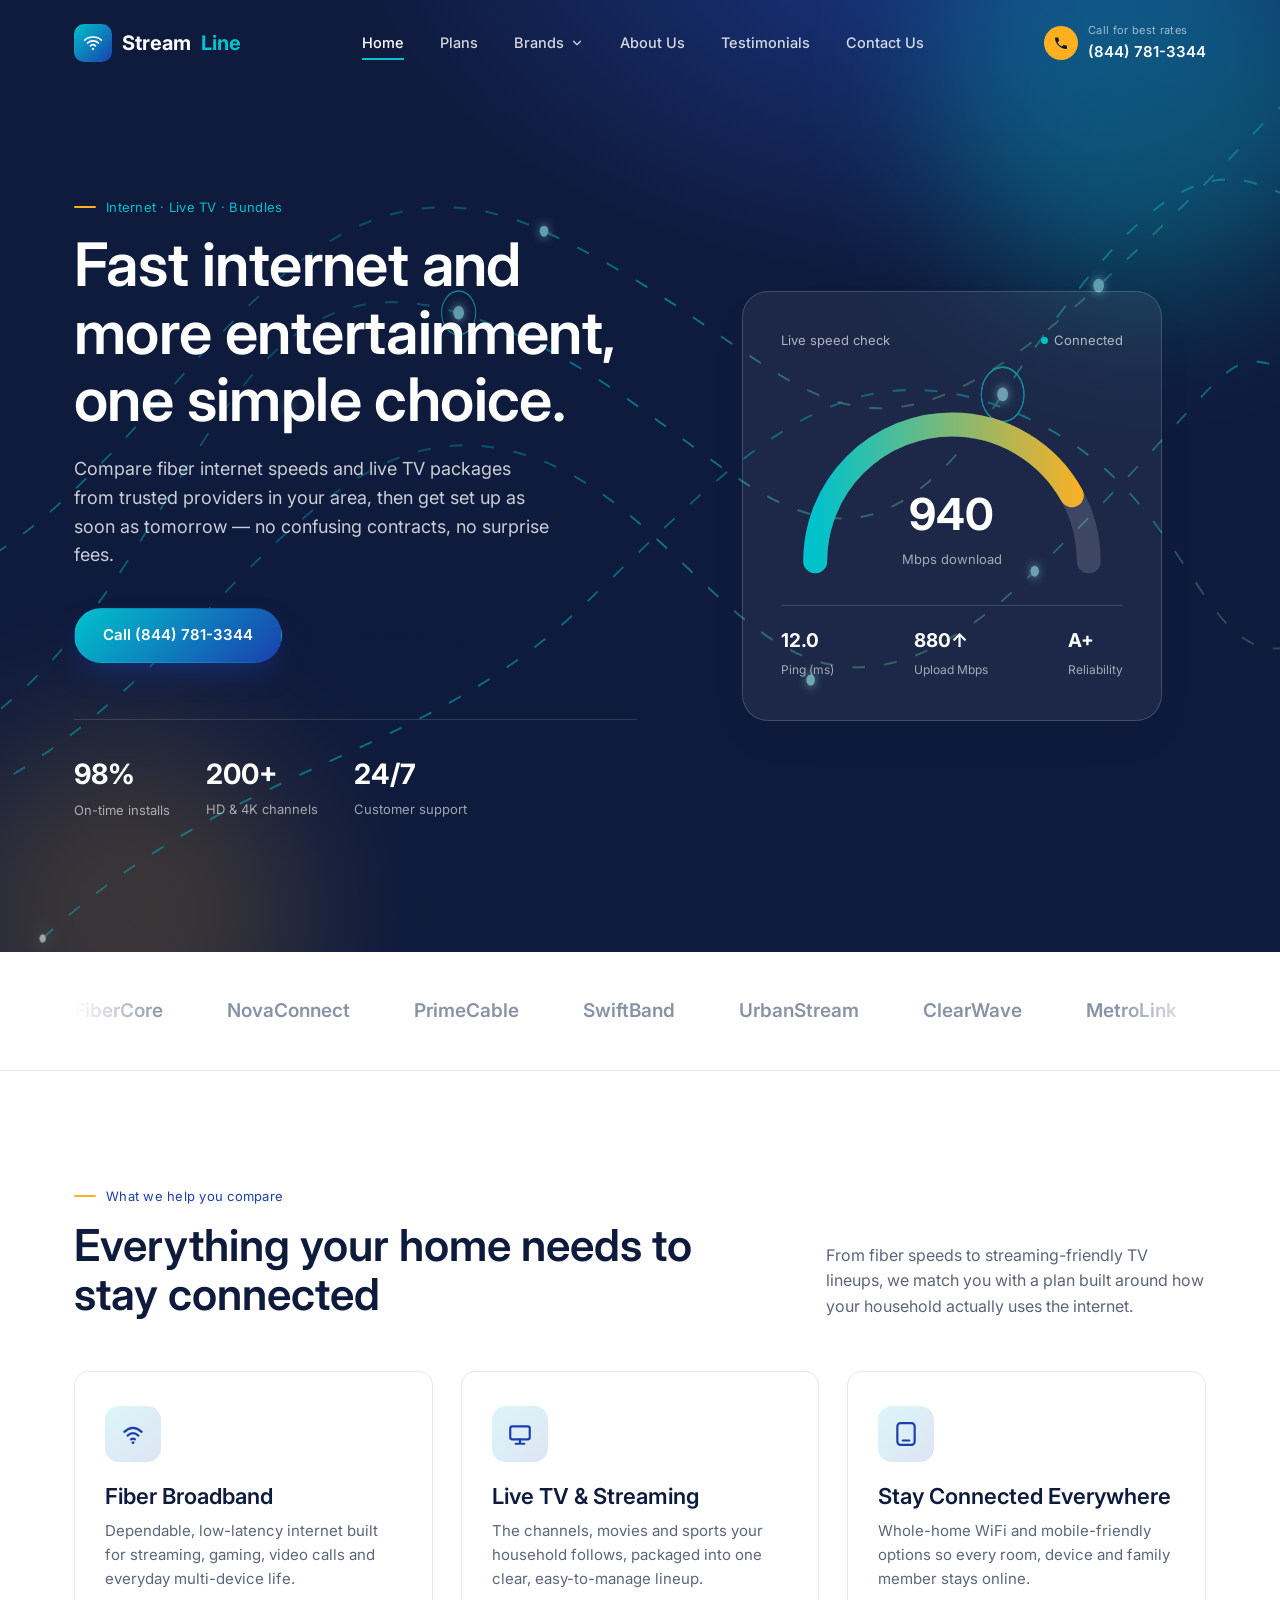
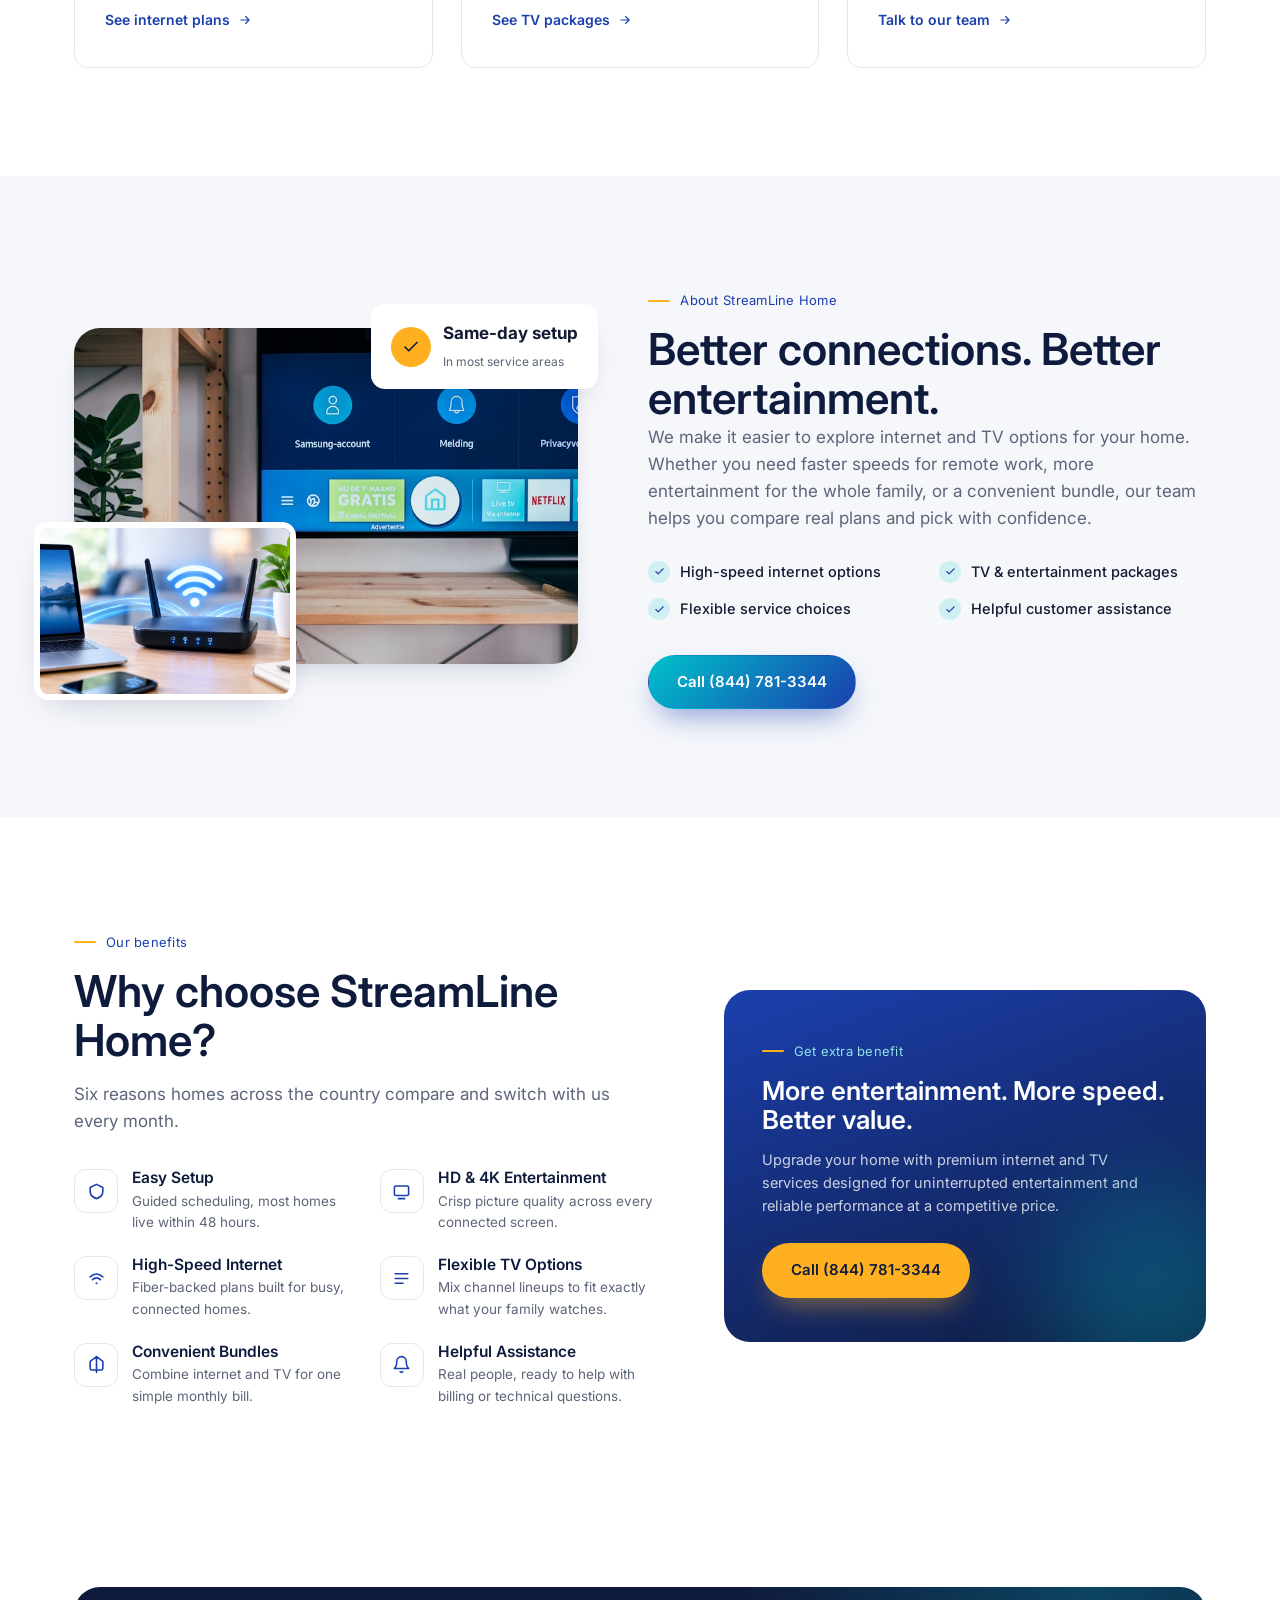
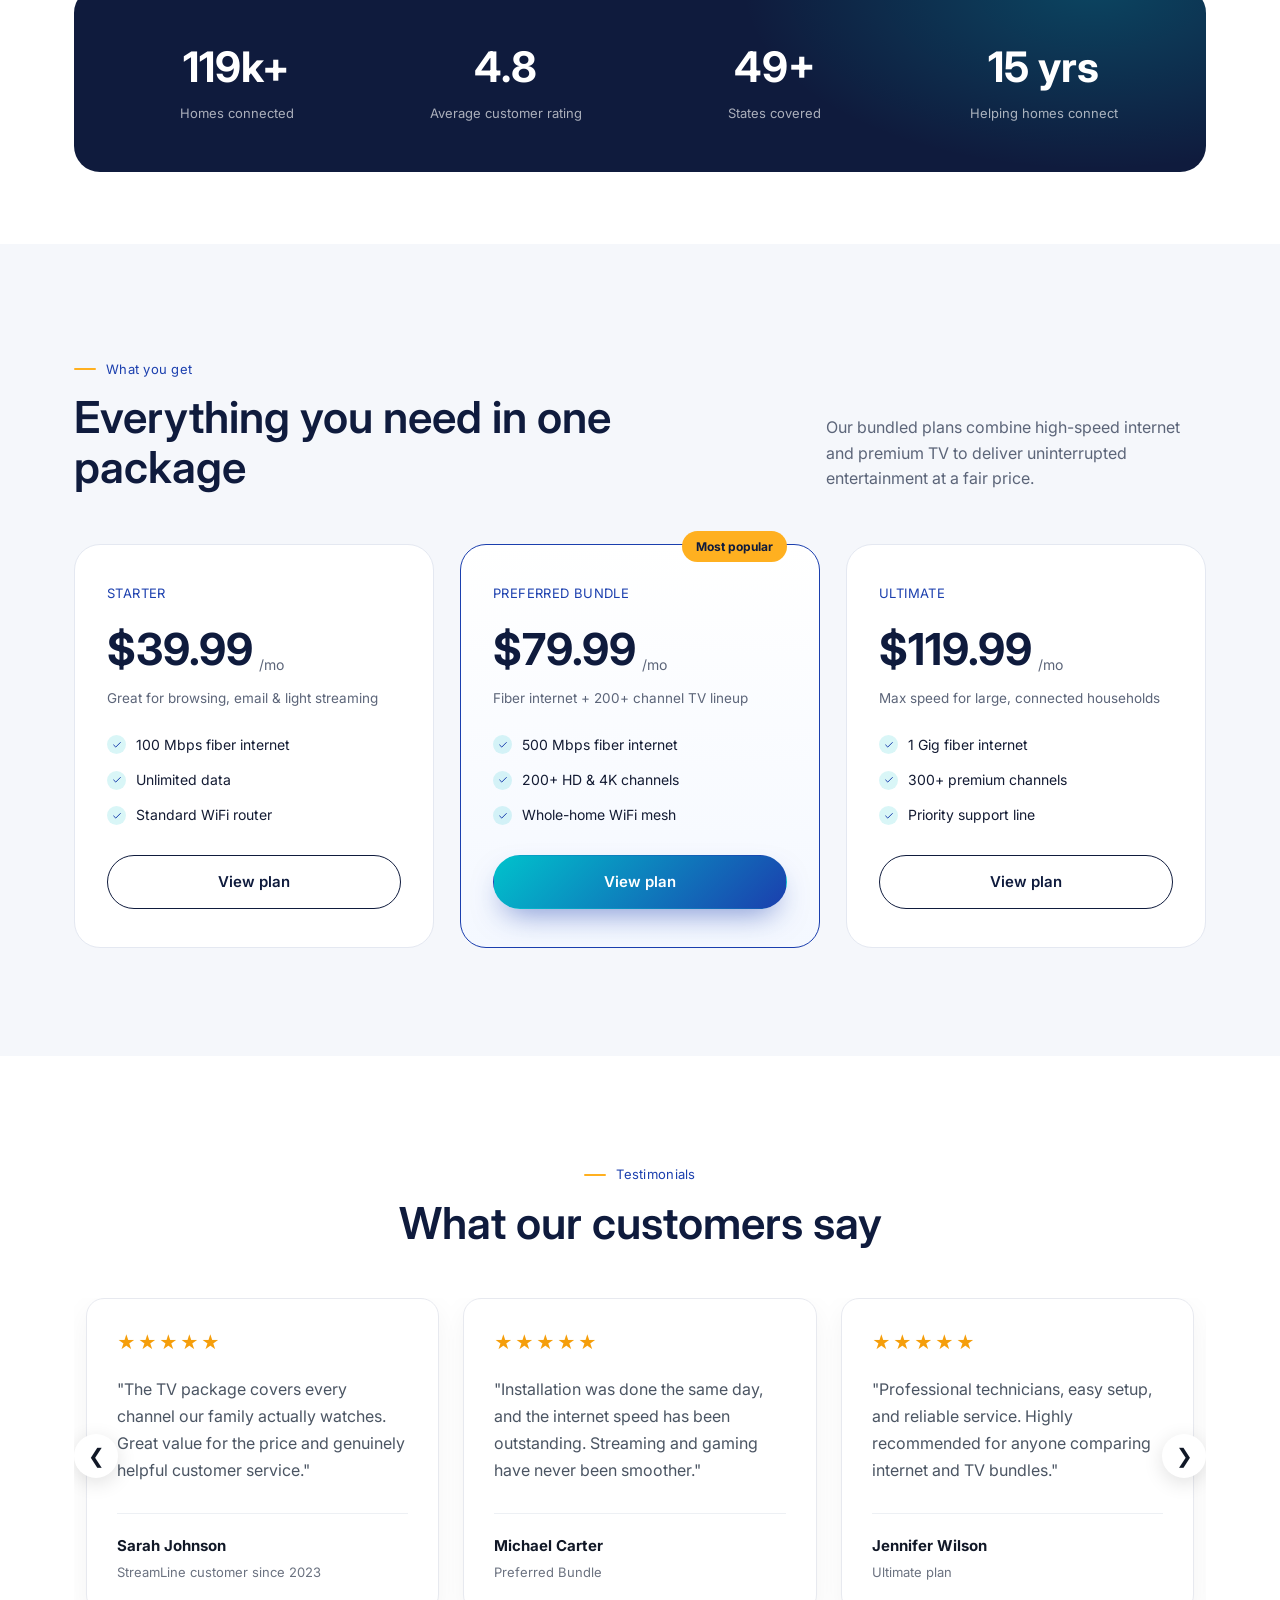
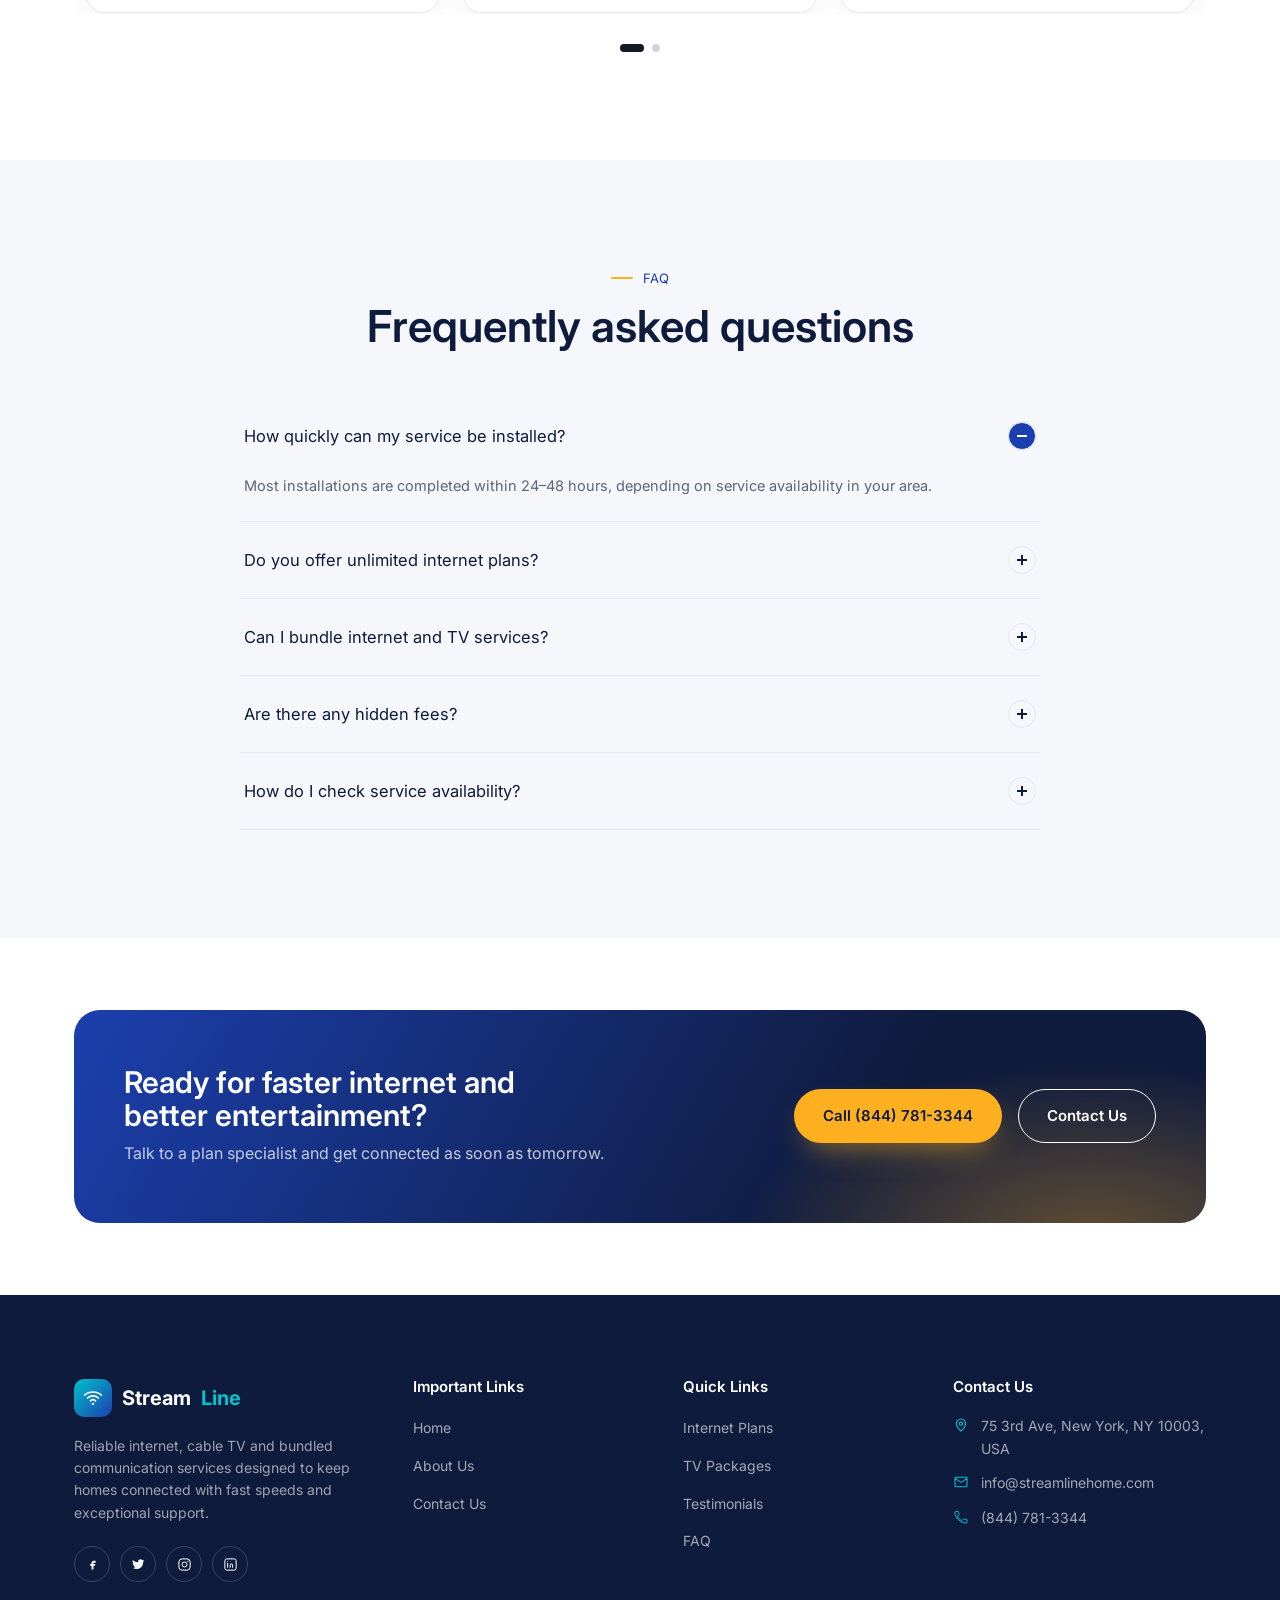
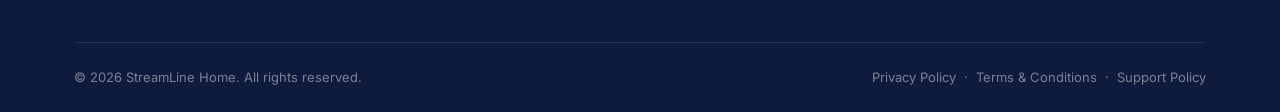
==== commit d7b09797: "Updates" ====
--- a/index.html
+++ b/index.html
@@ -46,12 +46,7 @@
           </button>
           <div class="nav-dropdown-menu">
             <a href="brands/xfinity.html">Xfinity</a>
-            <a href="brands.html#novaconnect">NovaConnect</a>
-            <a href="brands.html#primecable">PrimeCable</a>
-            <a href="brands.html#swiftband">SwiftBand</a>
-            <a href="brands.html#urbanstream">UrbanStream</a>
-            <a href="brands.html#clearwave">ClearWave</a>
-            <a href="brands.html#metrolink">MetroLink</a>
+            <a href="brands/spectrum.html">Spectrum</a>
           </div>
         </div>
 
--- a/assets/css/style.css
+++ b/assets/css/style.css
@@ -2275,7 +2275,7 @@
   }
 }
 
-@media (max-width: 900px) {
+@media (max-width: 979px) {
 
   .main-nav,
   .header-actions .phone-pill {
@@ -2293,7 +2293,7 @@
   .main-nav {
     position: fixed;
     inset: 0 0 0 auto;
-    width: min(320px, 80vw);
+    width: 100%;
     height: 100vh;
     background: var(--navy);
     flex-direction: column;
@@ -2350,6 +2350,10 @@
     opacity: 1;
     visibility: visible;
   }
+
+  .nav-dropdown:hover .nav-dropdown-menu, .nav-dropdown.is-open .nav-dropdown-menu{
+    transform: translate(0%, 0);
+  }
 }
 
 @media (max-width: 760px) {
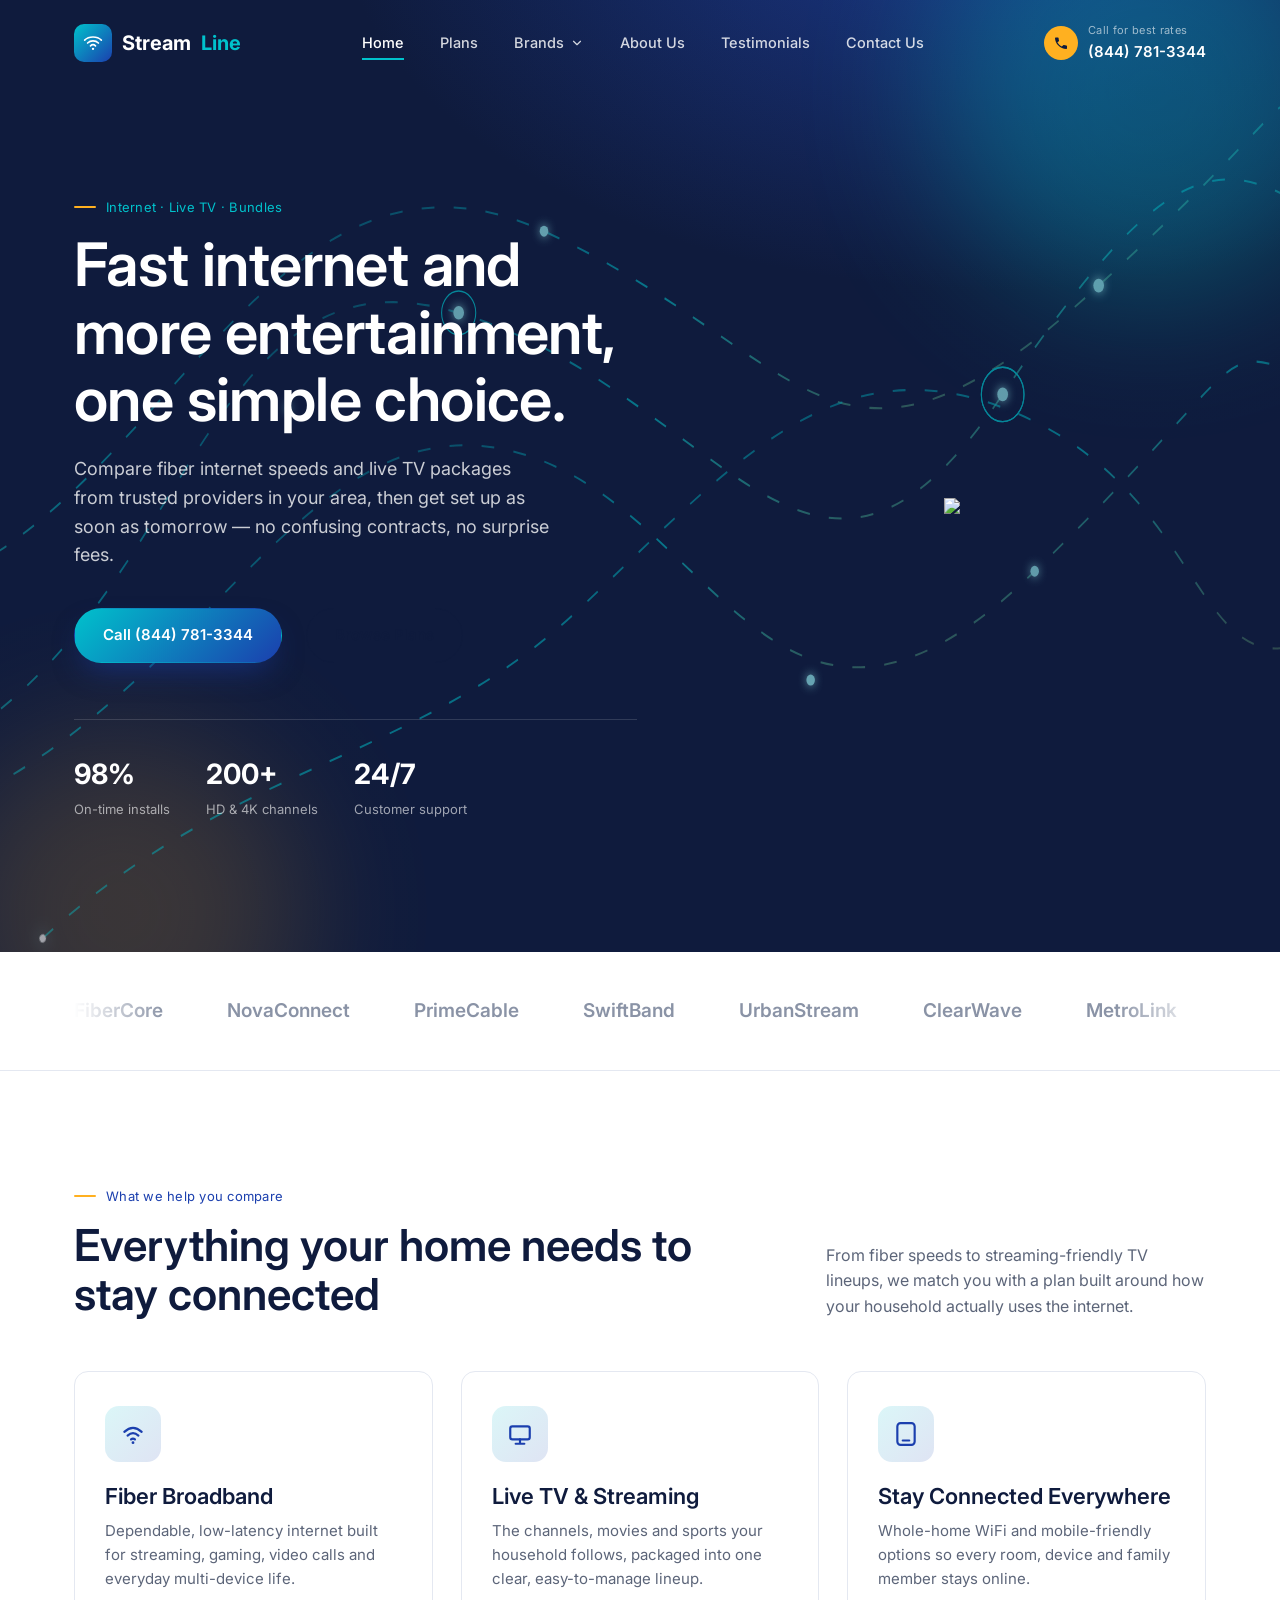
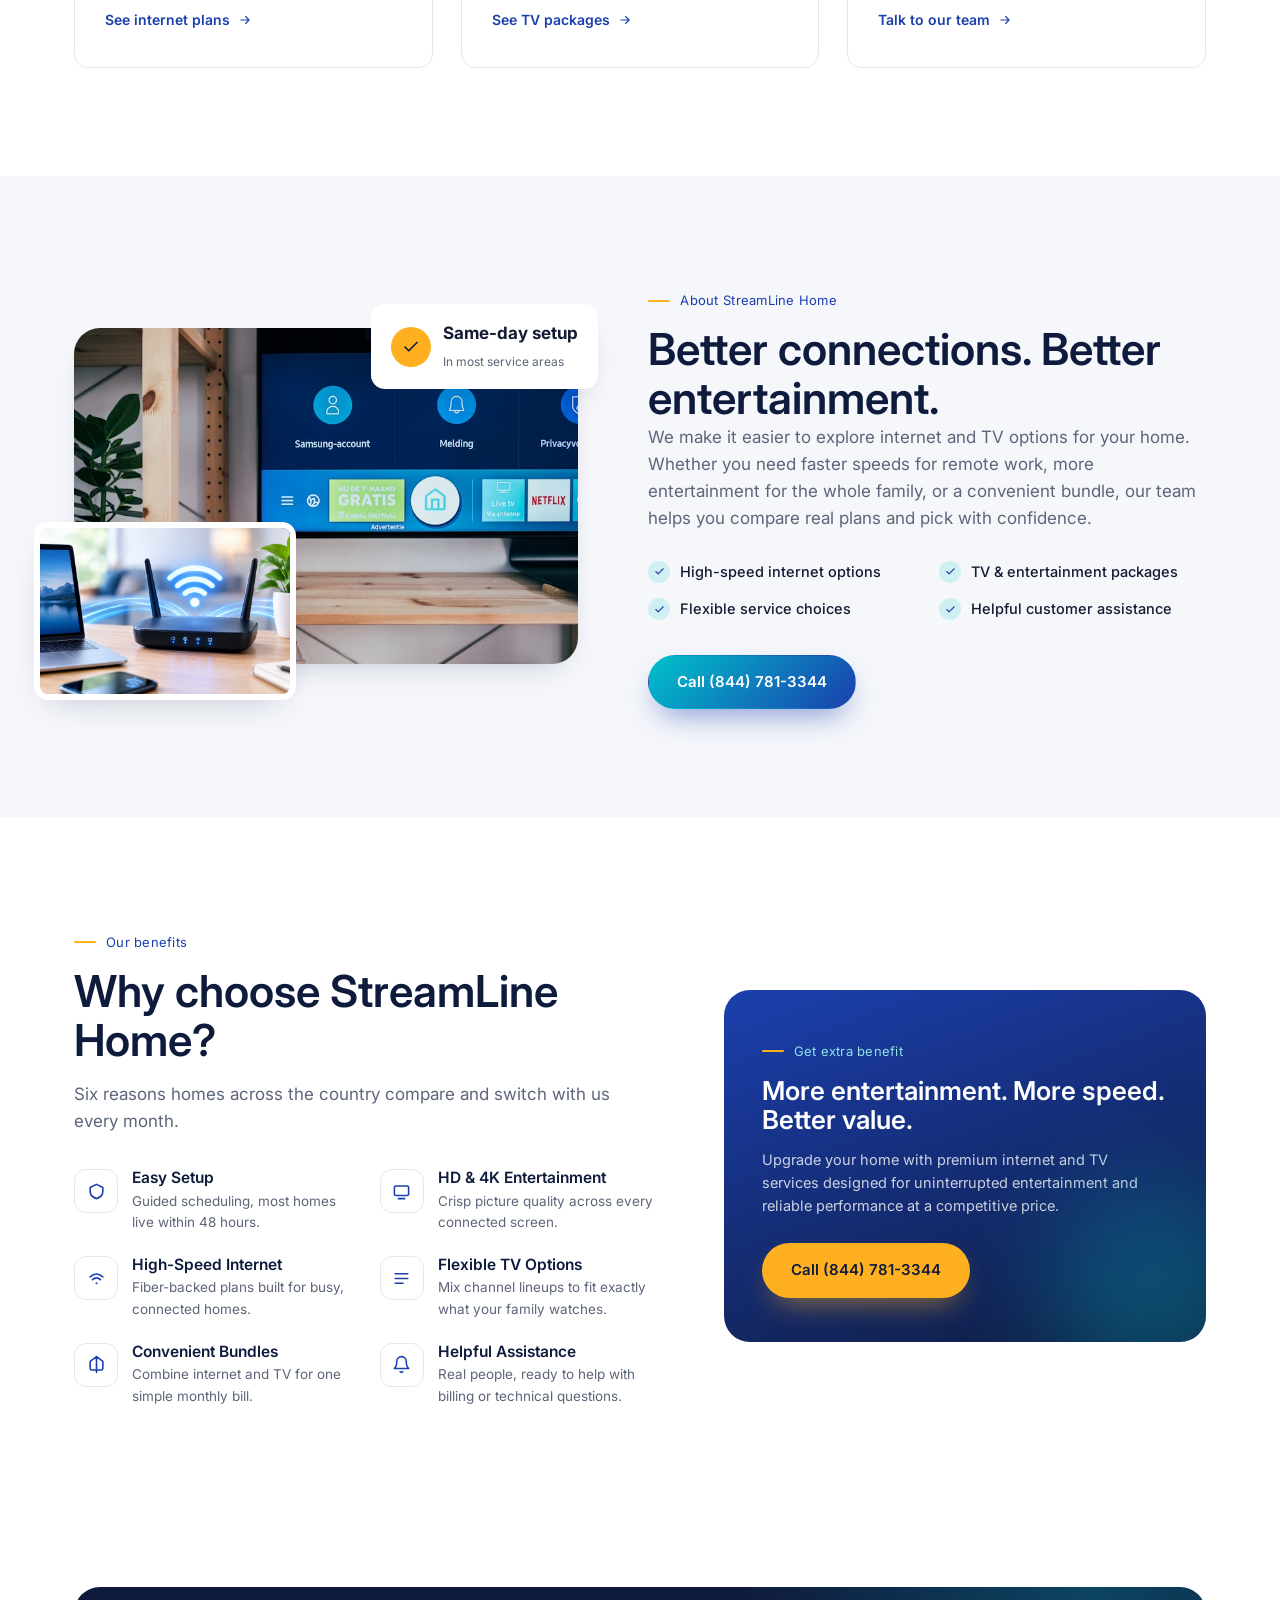
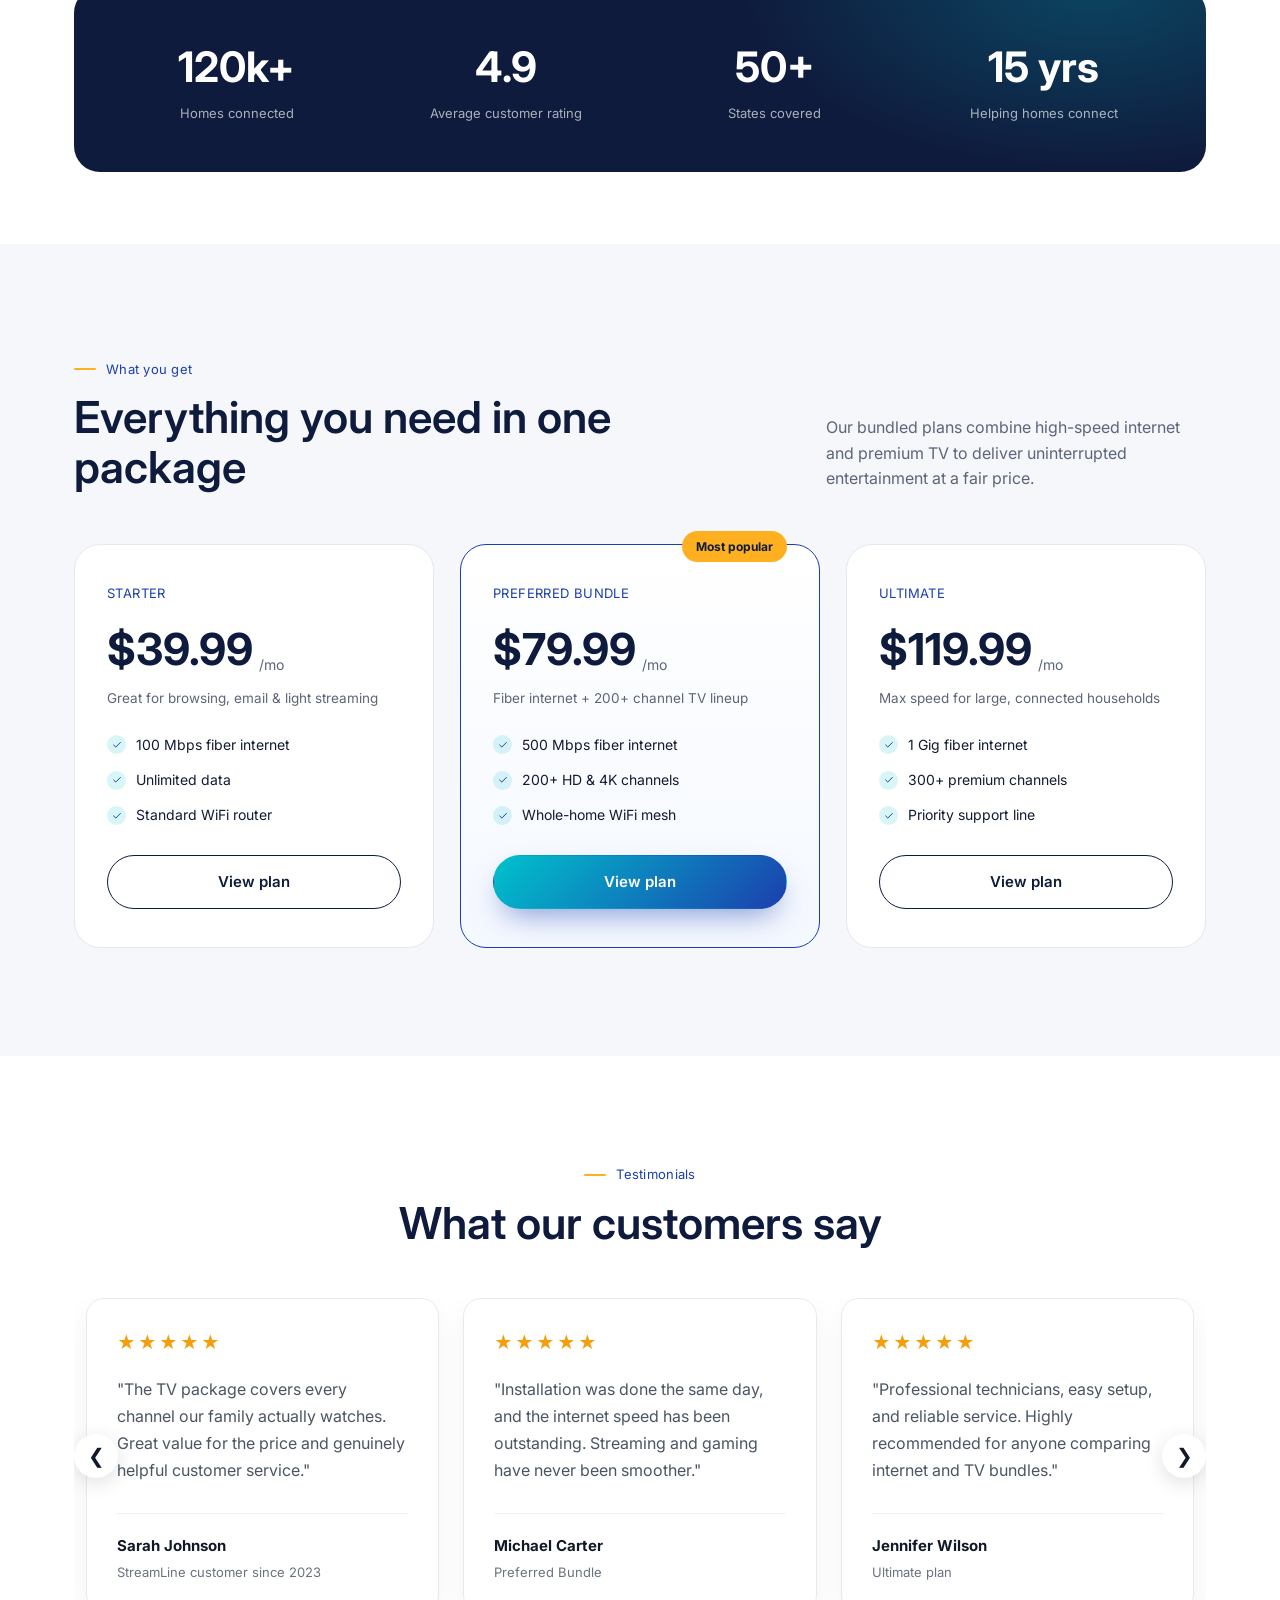
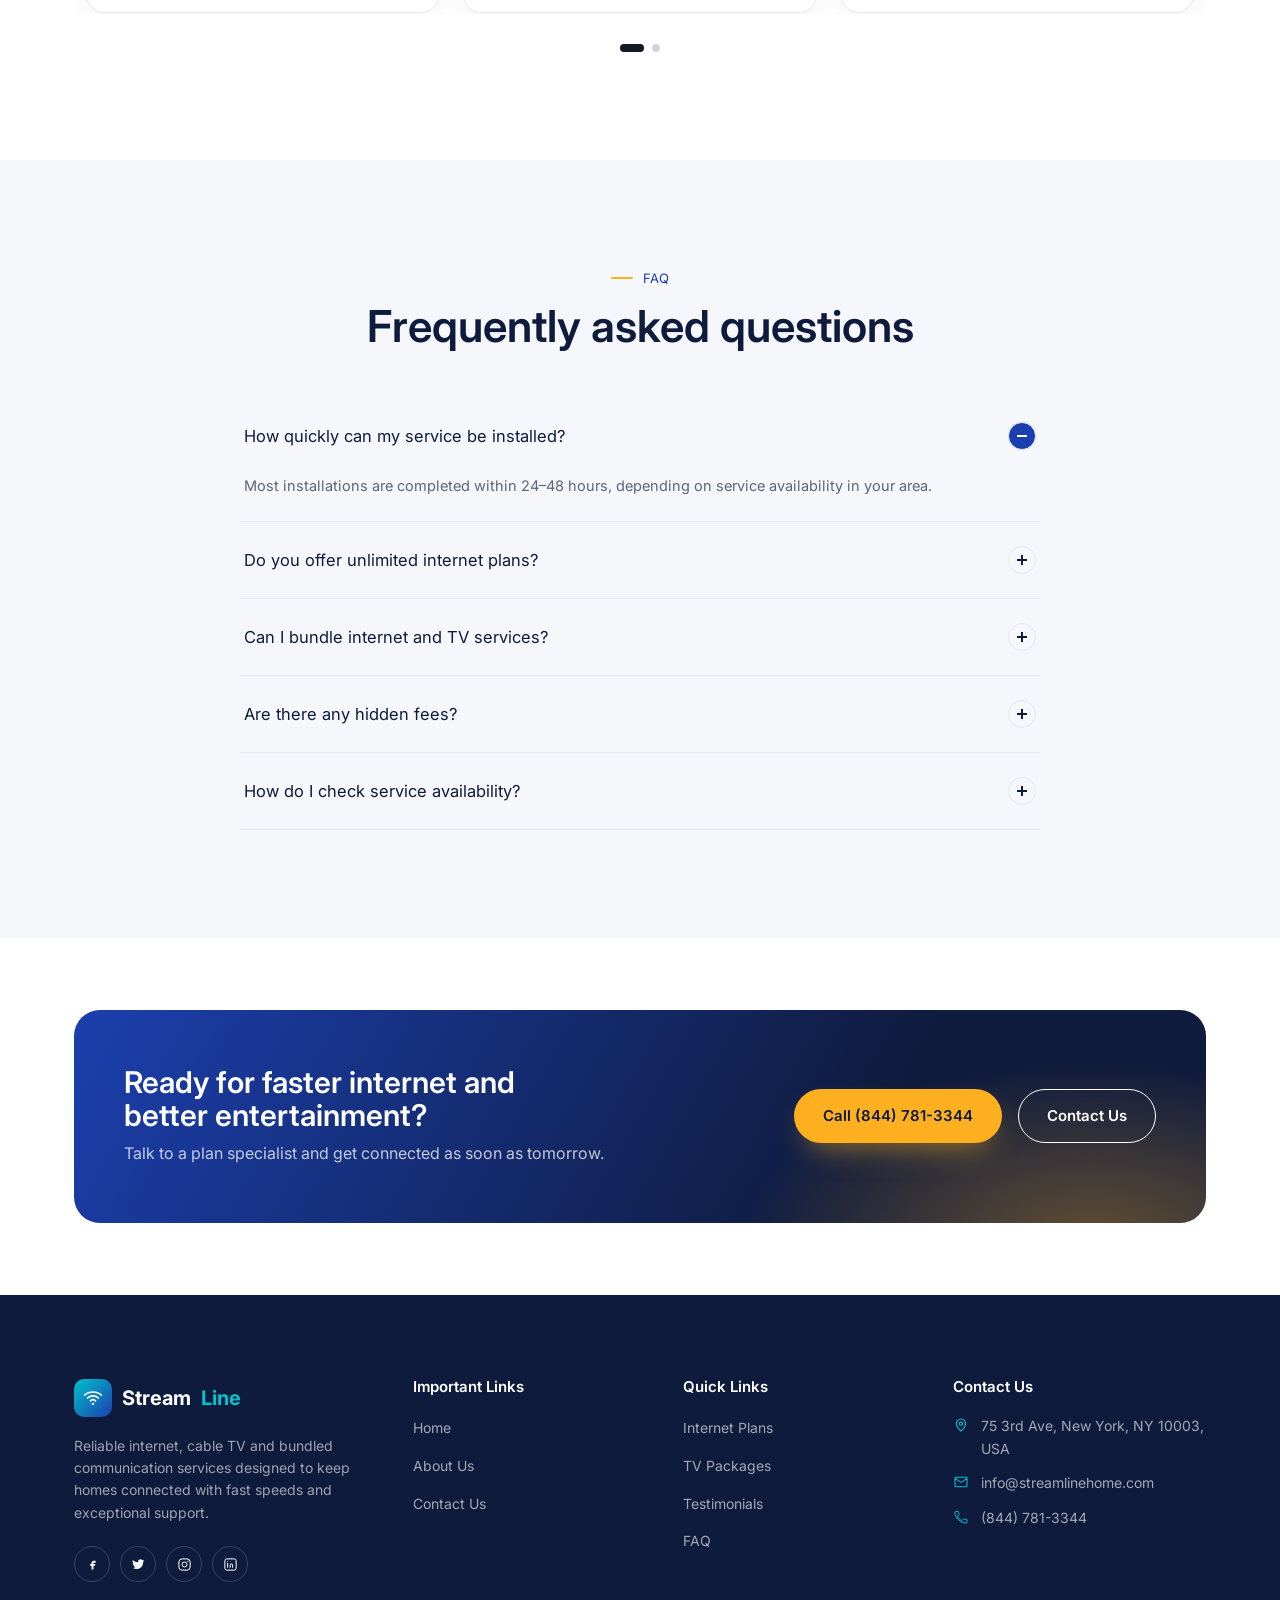
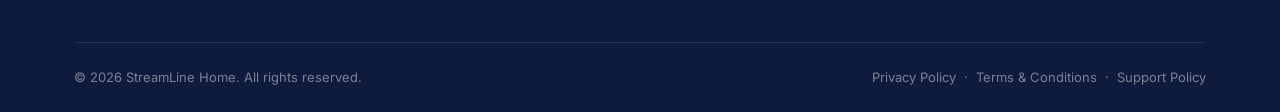
==== commit 8a8dde82: "Image updation" ====
--- a/index.html
+++ b/index.html
@@ -142,30 +142,7 @@
       </div>
 
       <div class="hero-visual">
-        <div class="dial-card">
-          <div class="dial-head">
-            <span>Live speed check</span>
-            <span class="live-dot"><i></i>Connected</span>
-          </div>
-          <div class="gauge">
-            <svg viewBox="0 0 200 120">
-              <defs>
-                <linearGradient id="gaugeGrad" x1="0" y1="0" x2="1" y2="0">
-                  <stop offset="0%" stop-color="#00C2CC" />
-                  <stop offset="100%" stop-color="#FFB020" />
-                </linearGradient>
-              </defs>
-              <path class="gauge-track" d="M20,110 A80,80 0 0 1 180,110" />
-              <path class="gauge-fill" d="M20,110 A80,80 0 0 1 180,110" pathLength="251" />
-            </svg>
-            <div class="gauge-readout"><b>940</b><span>Mbps download</span></div>
-          </div>
-          <div class="dial-foot">
-            <div><b data-count="12" data-decimals="1">0</b><span>Ping (ms)</span></div>
-            <div><b data-count="880" data-suffix="↑">0</b><span>Upload Mbps</span></div>
-            <div><b>A+</b><span>Reliability</span></div>
-          </div>
-        </div>
+        <img src="assets/images/internet.png" class="banner-image"/>
       </div>
     </div>
   </section>
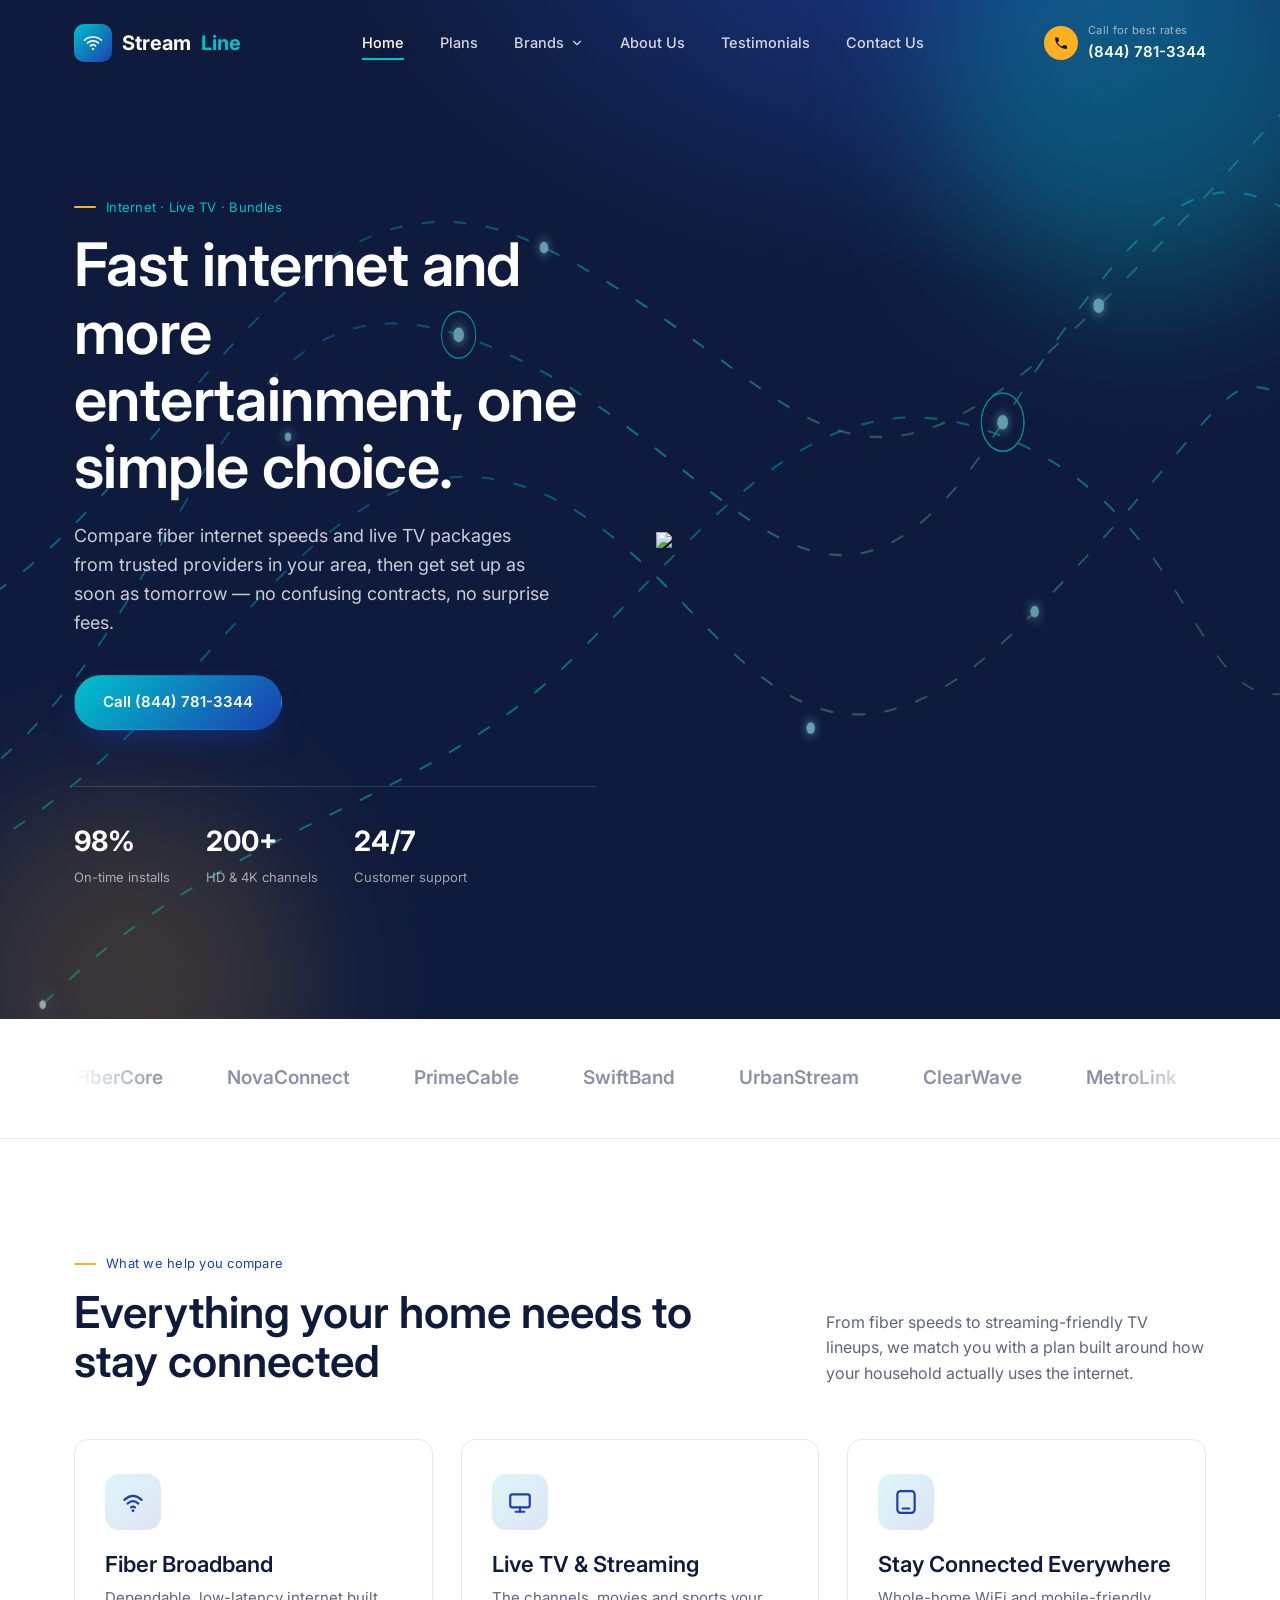
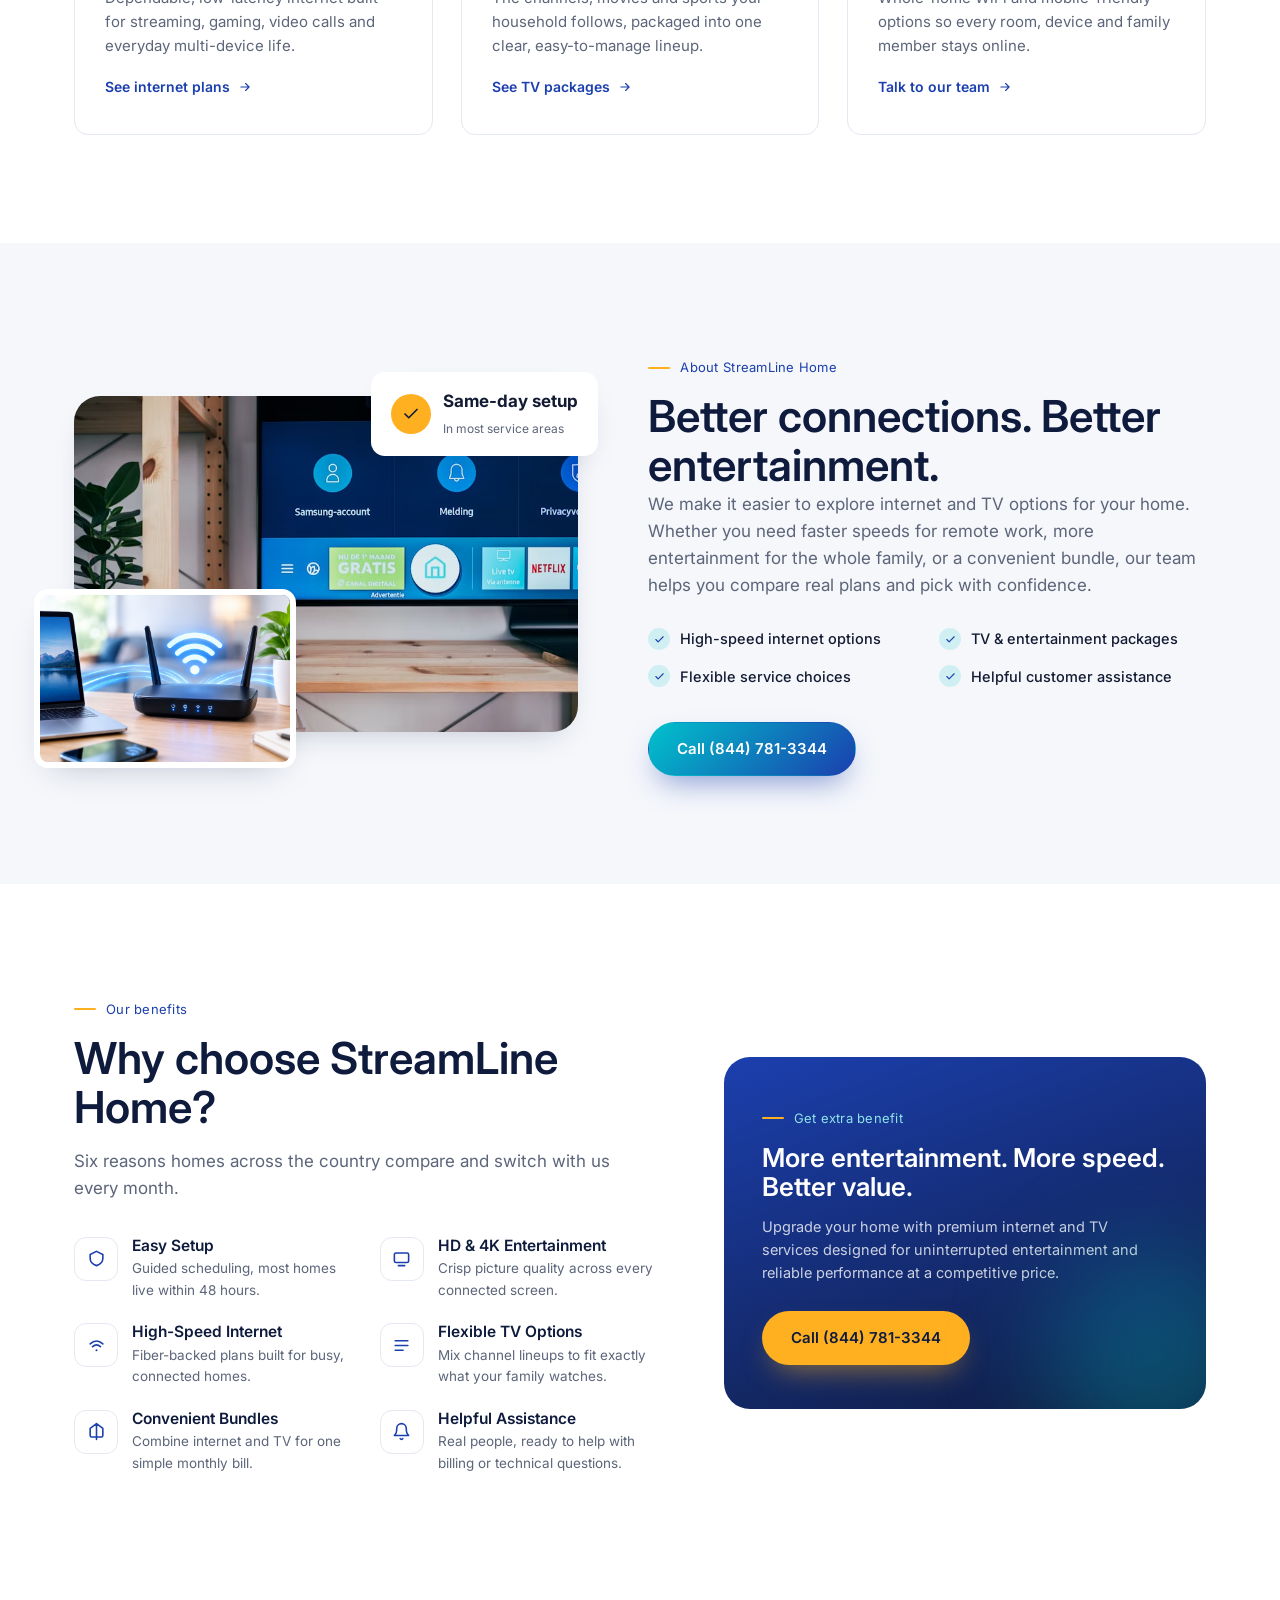
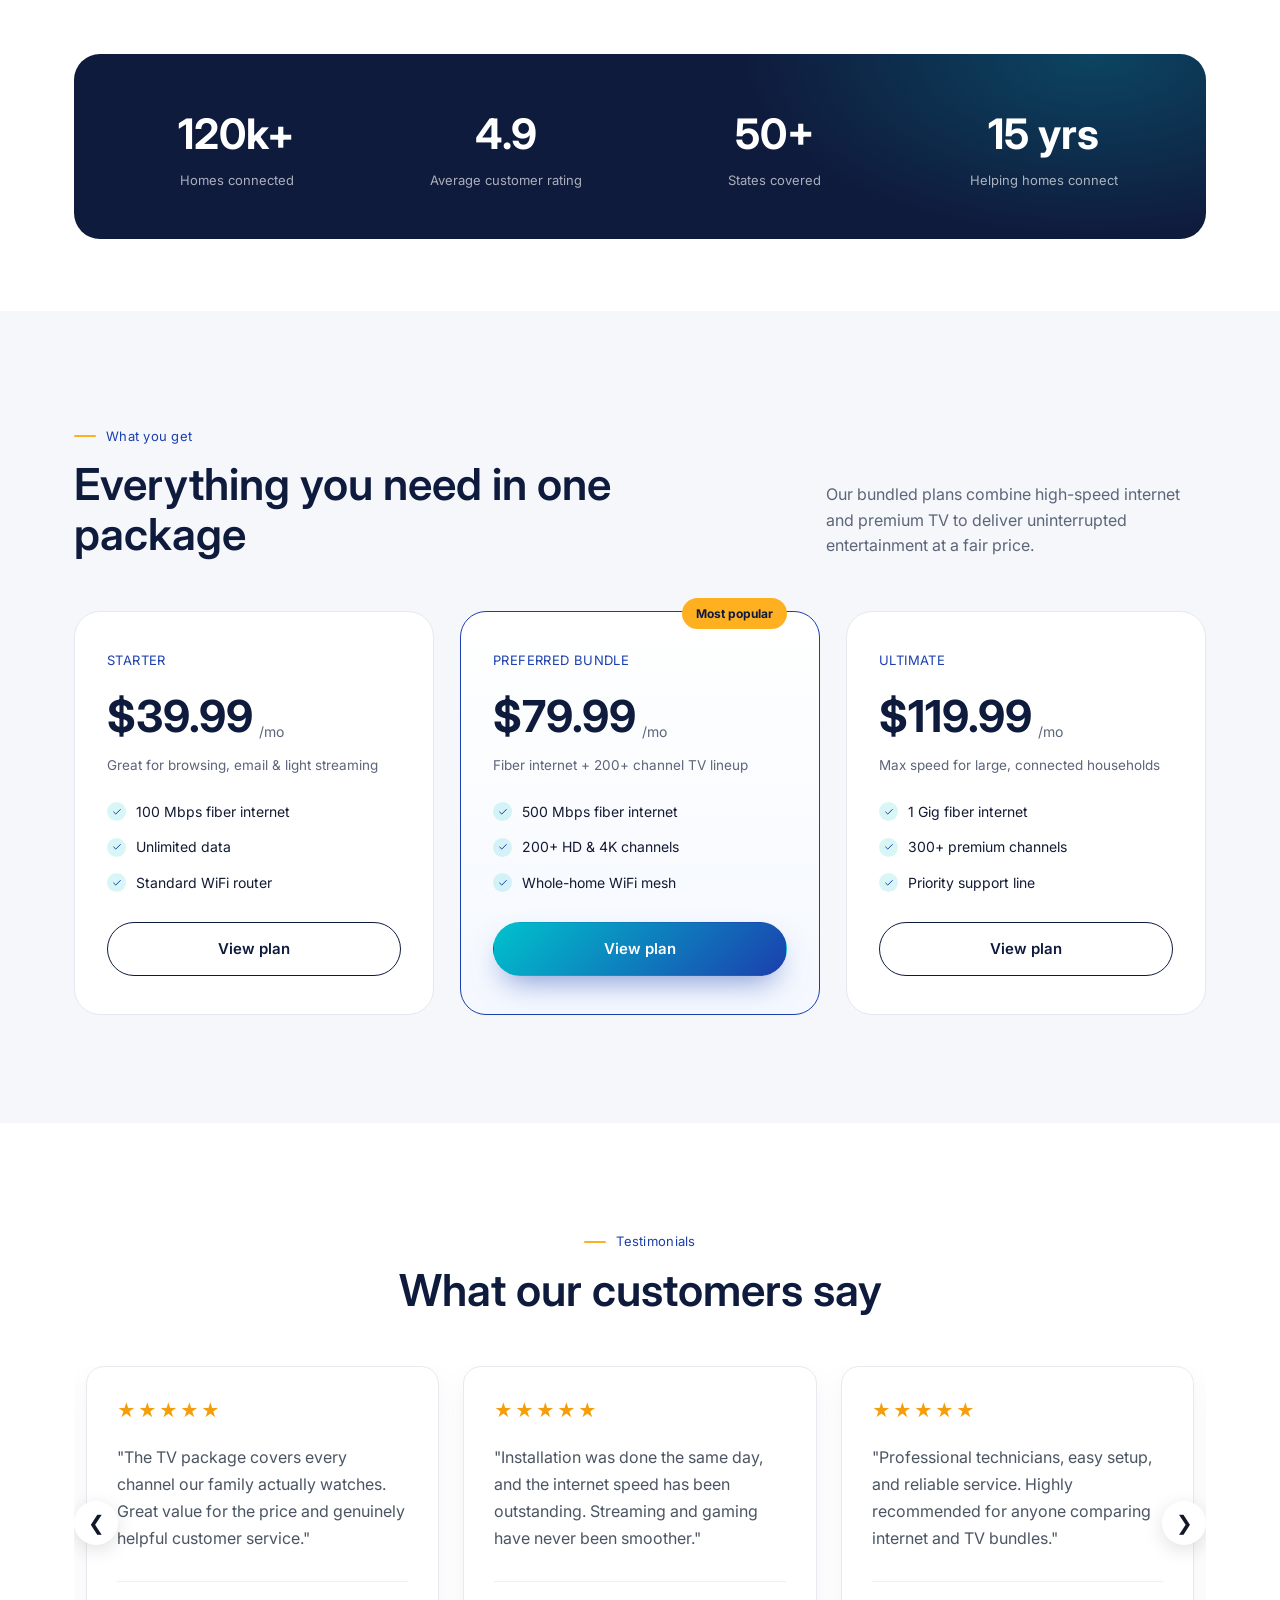
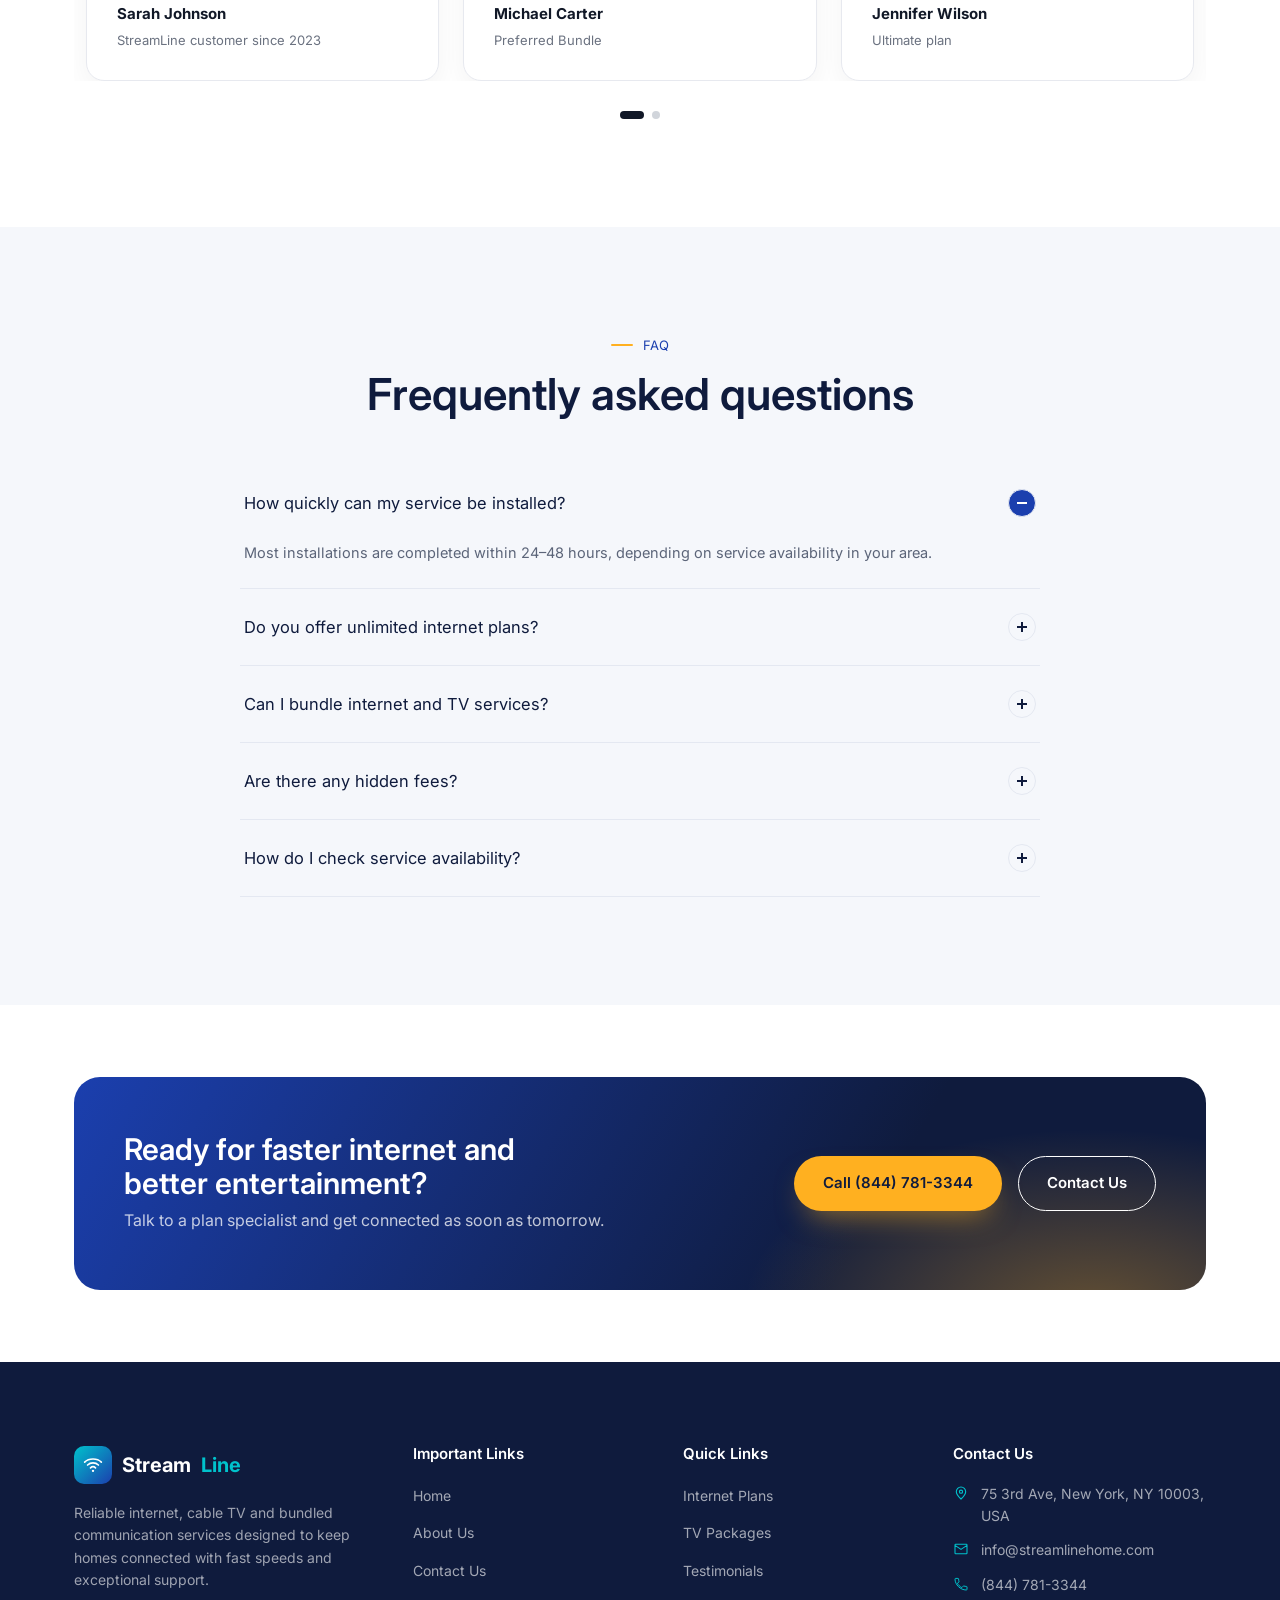
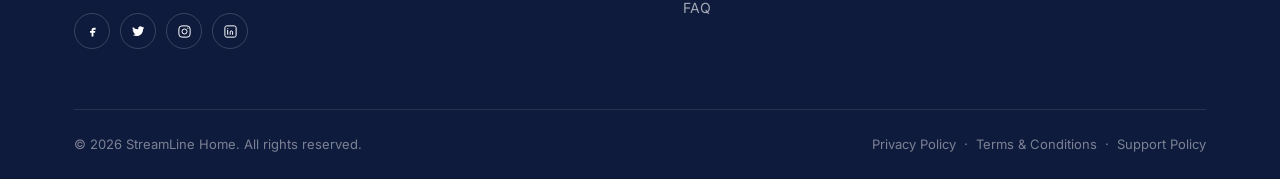
==== commit 36443a3b: "Image fixes" ====
--- a/index.html
+++ b/index.html
@@ -142,7 +142,7 @@
       </div>
 
       <div class="hero-visual">
-        <img src="assets/images/internet.png" class="banner-image"/>
+        <img src="assets/images/internet.png" width=550 class="banner-image"/>
       </div>
     </div>
   </section>
--- a/assets/css/style.css
+++ b/assets/css/style.css
@@ -896,133 +896,6 @@
   }
 }
 
-.dial-card {
-  background: rgba(255, 255, 255, .06);
-  border: 1px solid rgba(255, 255, 255, .16);
-  border-radius: var(--radius-l);
-  padding: 38px;
-  backdrop-filter: blur(6px);
-  width: 100%;
-  max-width: 420px;
-  box-shadow: var(--shadow-soft);
-}
-
-.dial-card .dial-head {
-  display: flex;
-  justify-content: space-between;
-  align-items: center;
-  margin-bottom: 18px;
-}
-
-.dial-card .dial-head span {
-  font-size: 13px;
-  color: rgba(255, 255, 255, .65);
-}
-
-.dial-card .live-dot {
-  display: inline-flex;
-  align-items: center;
-  gap: 6px;
-  font-size: 12px;
-  color: var(--cyan);
-}
-
-.dial-card .live-dot i {
-  width: 7px;
-  height: 7px;
-  border-radius: 50%;
-  background: var(--cyan);
-  box-shadow: 0 0 0 0 rgba(0, 194, 204, .6);
-  animation: live 1.8s infinite;
-}
-
-@keyframes live {
-  0% {
-    box-shadow: 0 0 0 0 rgba(0, 194, 204, .55);
-  }
-
-  70% {
-    box-shadow: 0 0 0 8px rgba(0, 194, 204, 0);
-  }
-
-  100% {
-    box-shadow: 0 0 0 0 rgba(0, 194, 204, 0);
-  }
-}
-
-.gauge {
-  position: relative;
-  width: 100%;
-  aspect-ratio: 1.6/1;
-}
-
-.gauge svg {
-  width: 100%;
-  height: 100%;
-}
-
-.gauge-track {
-  fill: none;
-  stroke: rgba(255, 255, 255, .14);
-  stroke-width: 14;
-  stroke-linecap: round;
-}
-
-.gauge-fill {
-  fill: none;
-  stroke: url(#gaugeGrad);
-  stroke-width: 14;
-  stroke-linecap: round;
-  stroke-dasharray: 251;
-  stroke-dashoffset: 251;
-  animation: gauge-fill 1.8s var(--ease) .9s forwards;
-}
-
-@keyframes gauge-fill {
-  to {
-    stroke-dashoffset: 40;
-  }
-}
-
-.gauge-readout {
-  position: absolute;
-  left: 50%;
-  bottom: 6%;
-  transform: translateX(-50%);
-  text-align: center;
-}
-
-.gauge-readout b {
-  font-family: var(--display);
-  font-size: 44px;
-  color: #fff;
-}
-
-.gauge-readout span {
-  display: block;
-  font-size: 13px;
-  color: rgba(255, 255, 255, .6);
-}
-
-.dial-foot {
-  display: flex;
-  justify-content: space-between;
-  margin-top: 22px;
-  padding-top: 20px;
-  border-top: 1px solid rgba(255, 255, 255, .14);
-}
-
-.dial-foot div b {
-  display: block;
-  font-family: var(--display);
-  color: #fff;
-  font-size: 19px;
-}
-
-.dial-foot div span {
-  font-size: 12px;
-  color: rgba(255, 255, 255, .6);
-}
 
 /* ---------- Inner page banner ---------- */
 .page-banner {
